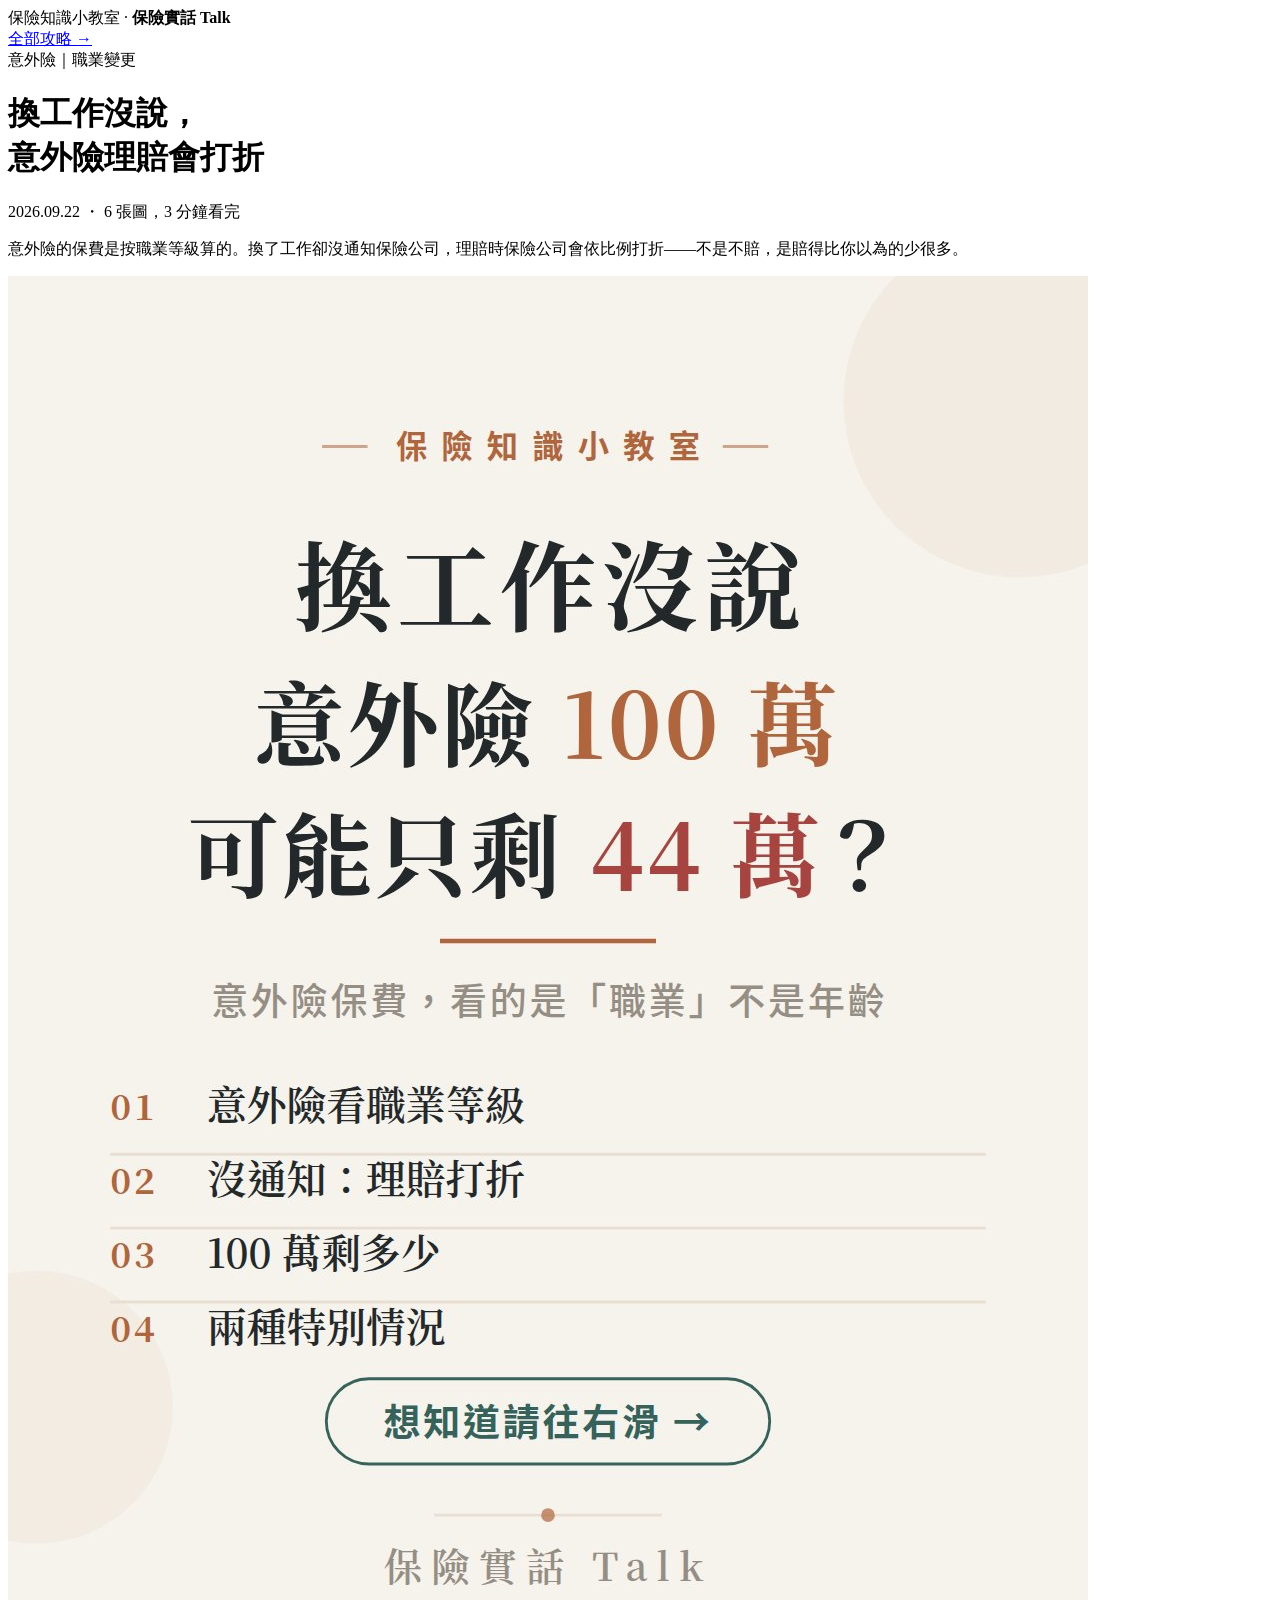
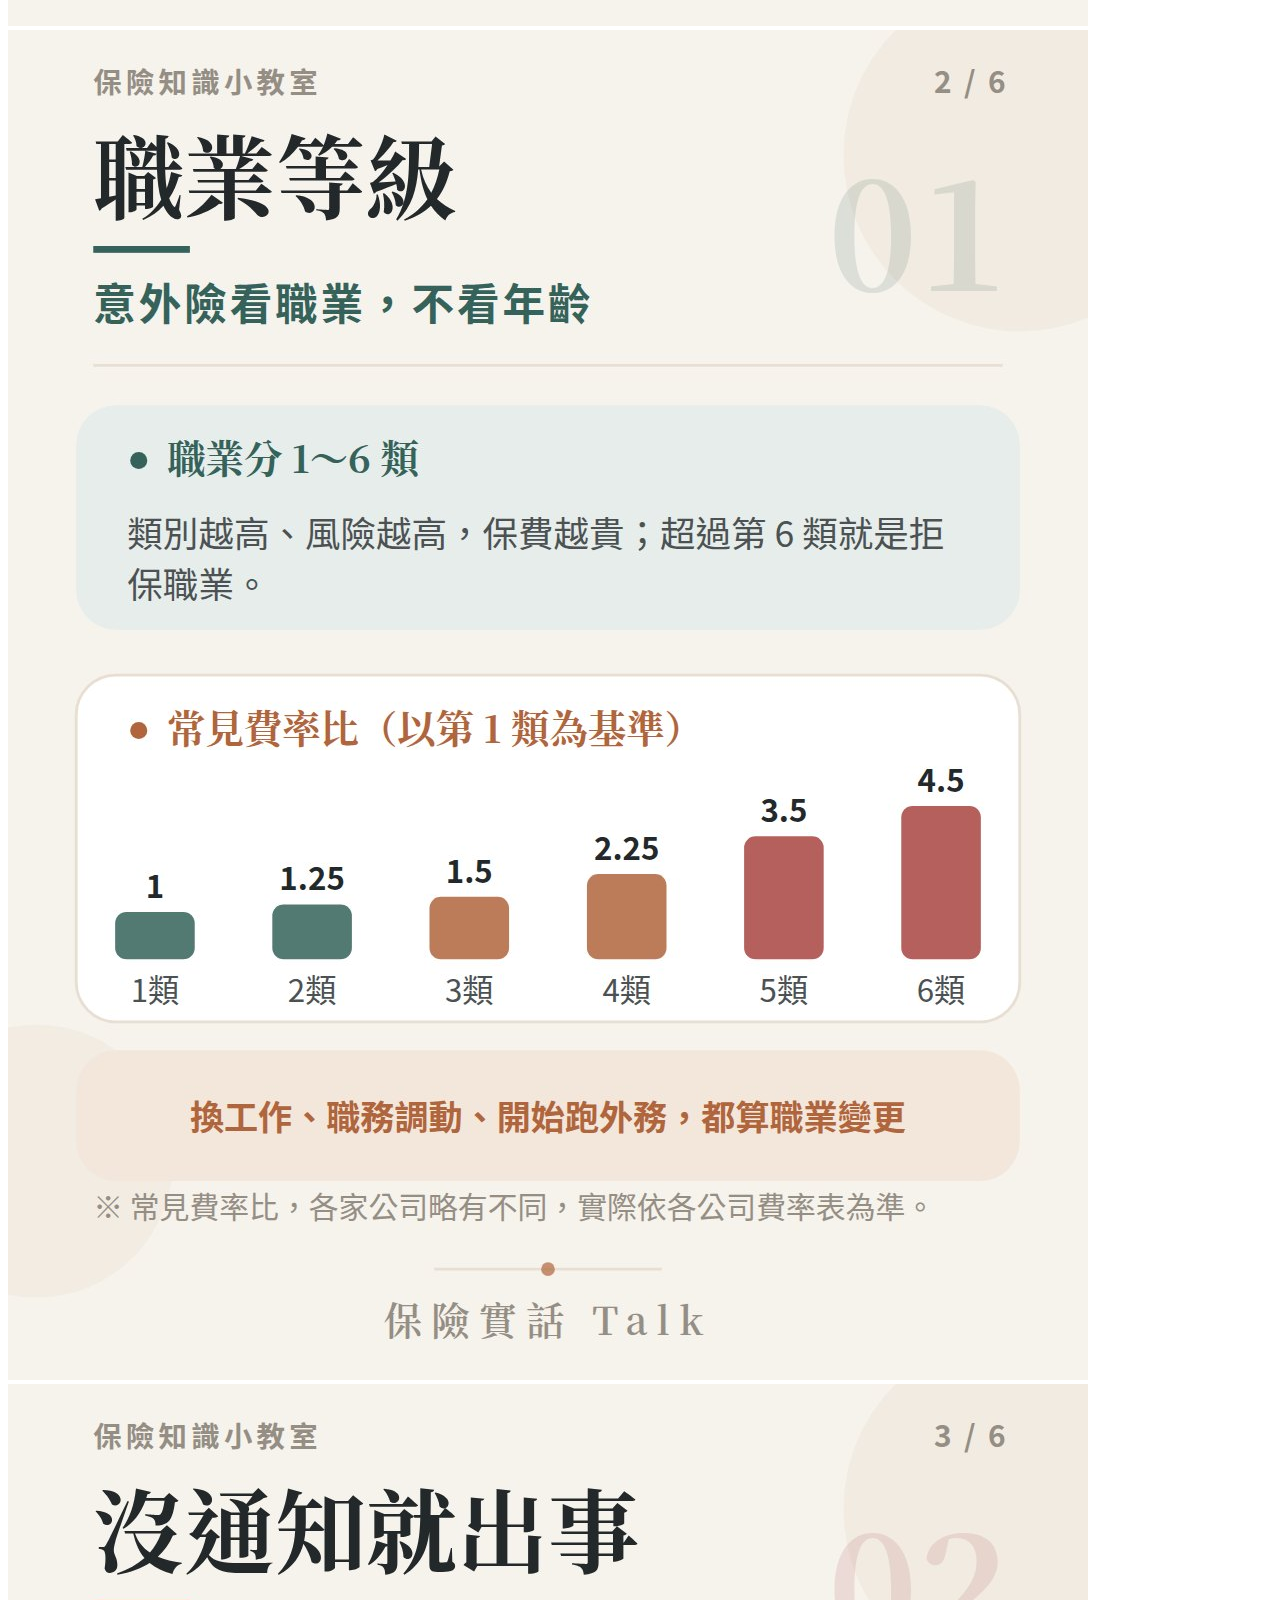
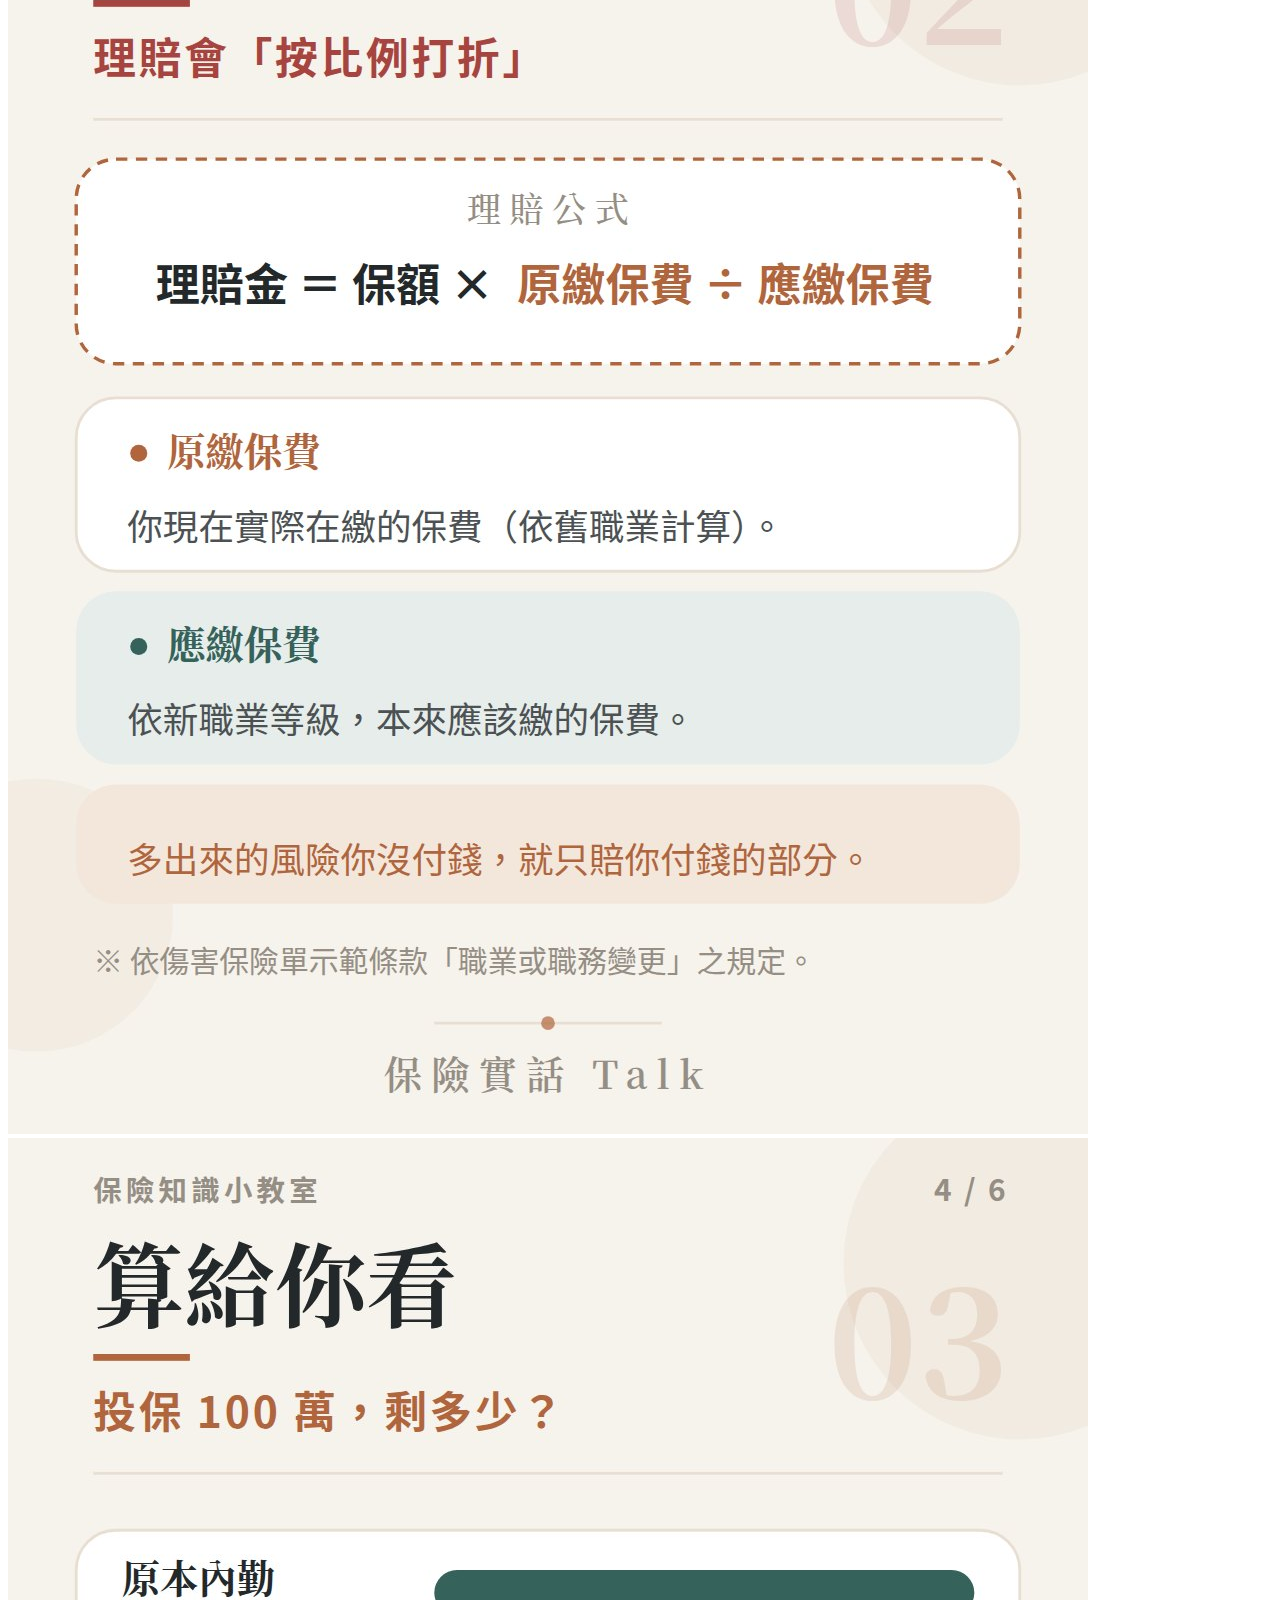
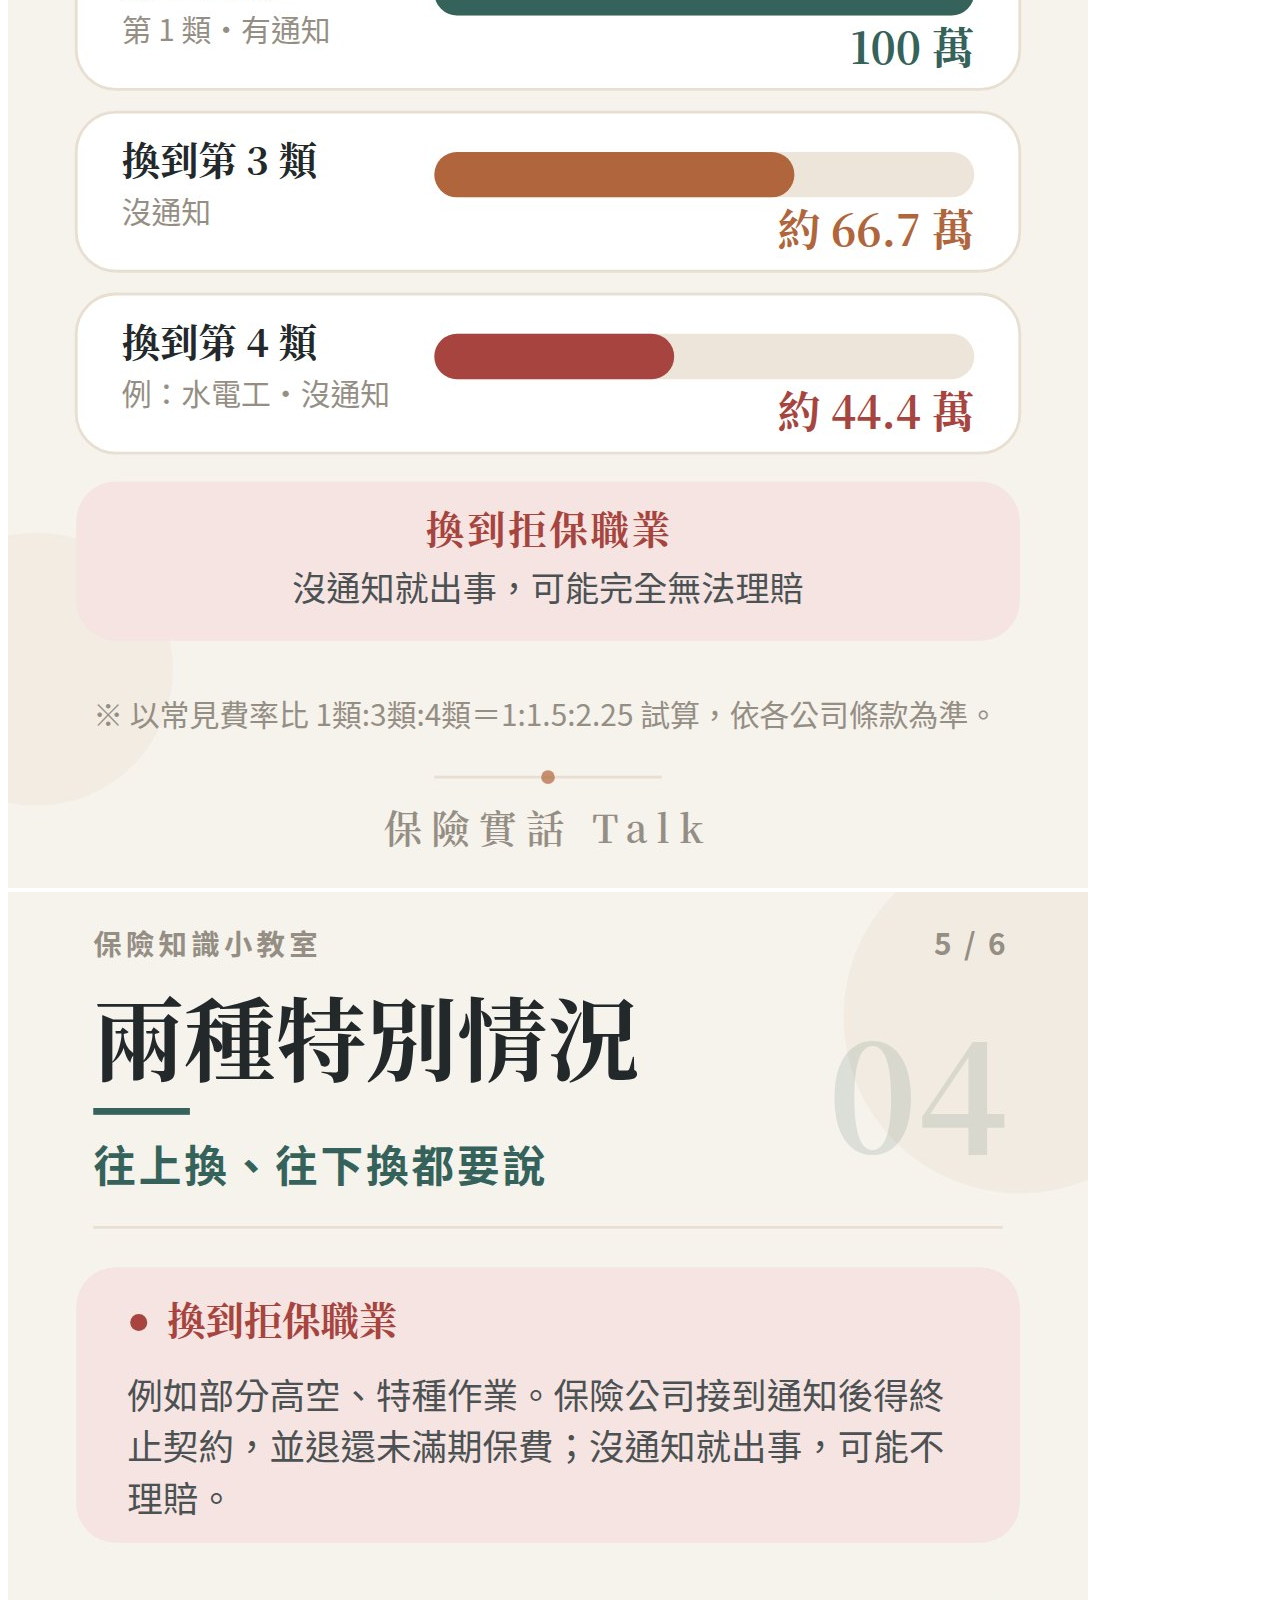
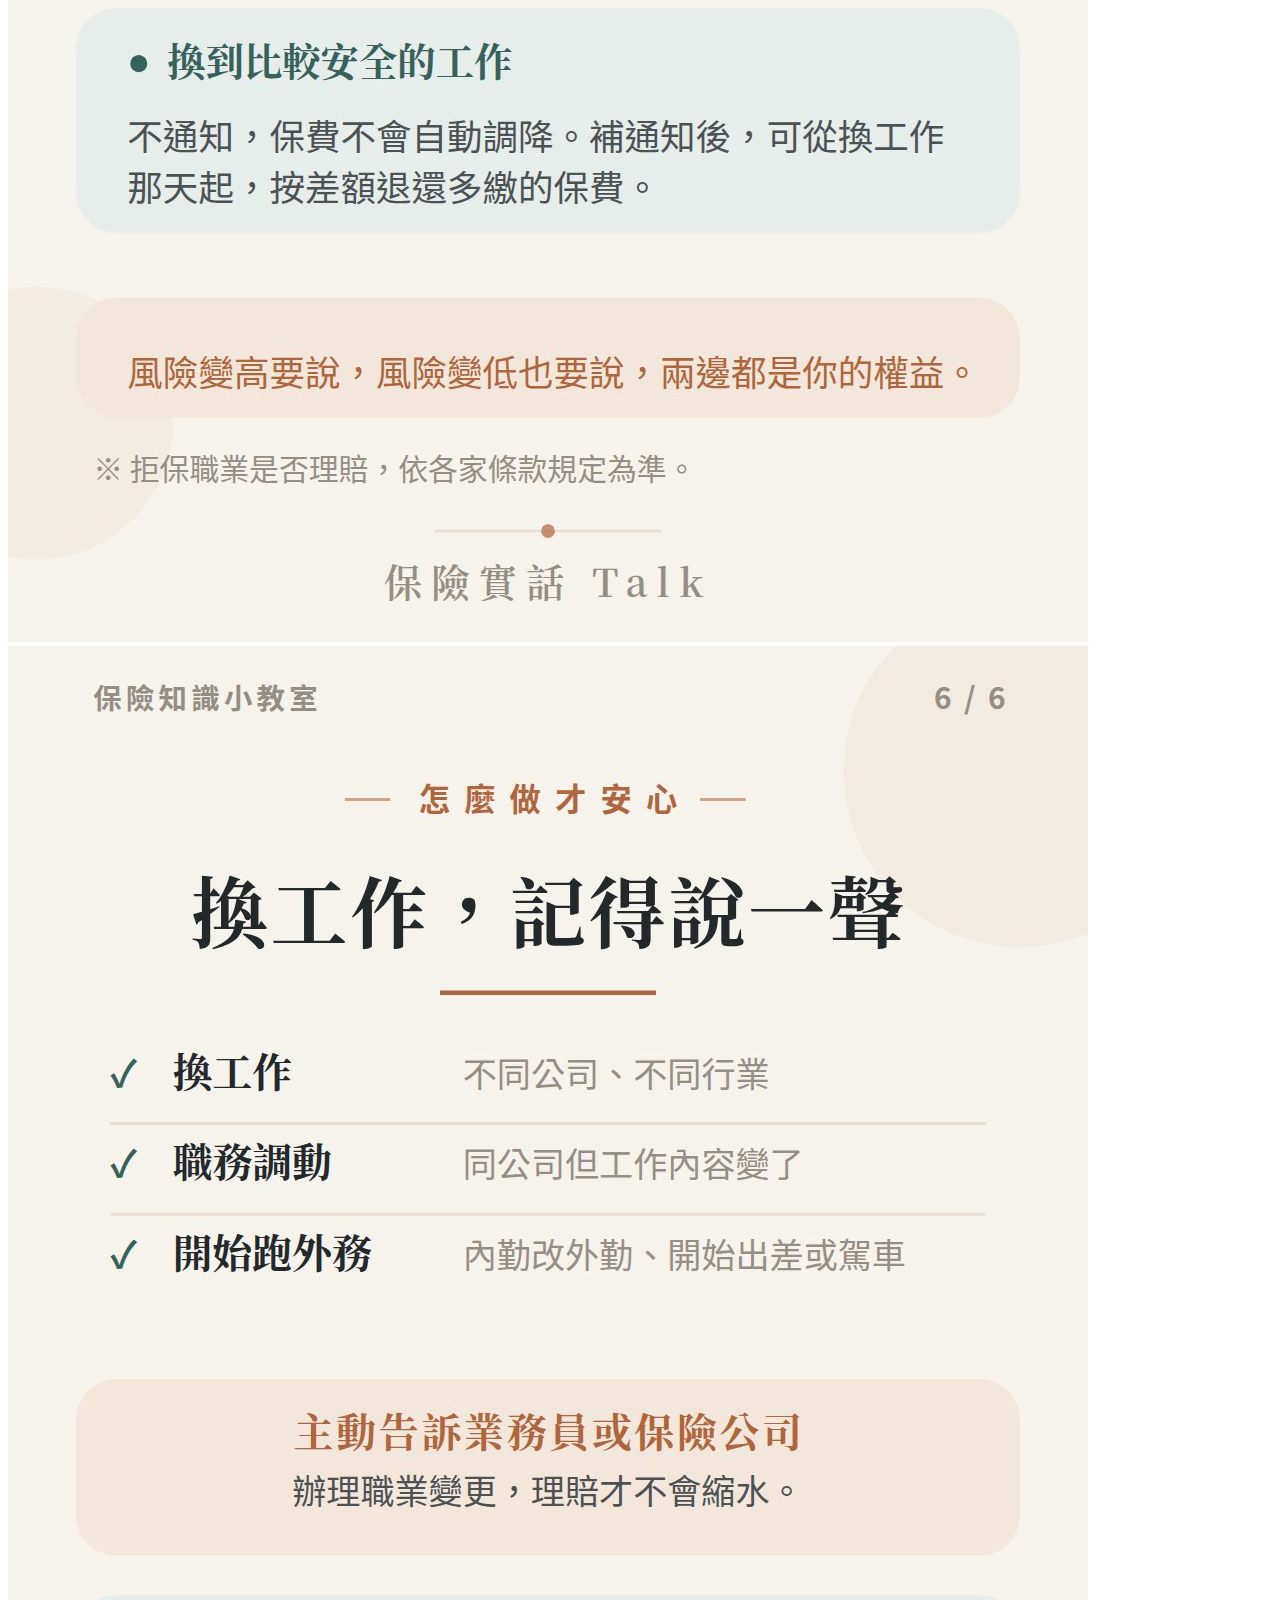
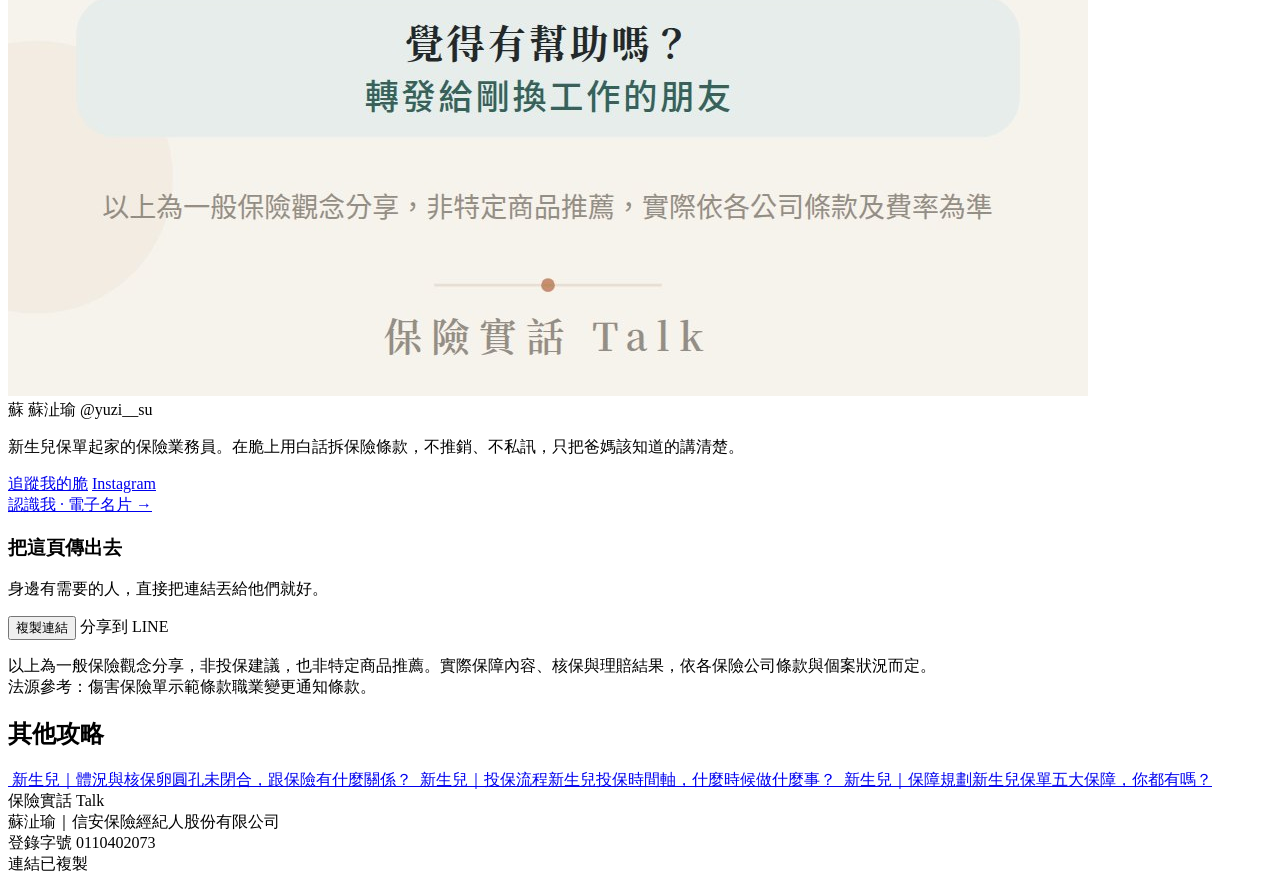
==== job-change/index.html @ 747d01f0 "Add files via upload" ====
<!DOCTYPE html>
<html lang="zh-Hant">
<head>
<meta charset="utf-8">
<meta name="viewport" content="width=device-width,initial-scale=1">
<title>換工作沒說，意外險理賠會打折｜保險知識小教室</title>
<meta name="description" content="職業等級差一級，保額就差一截。">
<meta property="og:title" content="換工作沒說，意外險理賠會打折">
<meta property="og:description" content="職業等級差一級，保額就差一截。">
<meta property="og:image" content="https://yuzisu.vercel.app/guide/job-change/img/01.jpg">
<meta property="og:type" content="article">
<link rel="stylesheet" href="/guide/style.css">
</head>
<body>

<div class="top"><div class="top-in">
  <div class="brand"><span class="pre">保險知識小教室 · </span><b>保險實話 Talk</b></div>
  <a class="back" href="/">全部攻略 →</a>
</div></div>

<div class="wrap">
<main>
  <span class="tag">意外險｜職業變更</span>
  <h1>換工作沒說，<br>意外險理賠會打折</h1>
  <div class="meta">2026.09.22 ・ 6 張圖，3 分鐘看完</div>
  <p class="lead">意外險的保費是按職業等級算的。換了工作卻沒通知保險公司，理賠時保險公司會依比例打折——不是不賠，是賠得比你以為的少很多。</p>
  <div class="rule"></div>

  <div class="slides">
    <img src="img/01.jpg" alt="換工作沒說，意外險理賠會打折 第 1 張" width="1080" height="1350">
    <img src="img/02.jpg" alt="換工作沒說，意外險理賠會打折 第 2 張" width="1080" height="1350" loading="lazy">
    <img src="img/03.jpg" alt="換工作沒說，意外險理賠會打折 第 3 張" width="1080" height="1350" loading="lazy">
    <img src="img/04.jpg" alt="換工作沒說，意外險理賠會打折 第 4 張" width="1080" height="1350" loading="lazy">
    <img src="img/05.jpg" alt="換工作沒說，意外險理賠會打折 第 5 張" width="1080" height="1350" loading="lazy">
    <img src="img/06.jpg" alt="換工作沒說，意外險理賠會打折 第 6 張" width="1080" height="1350" loading="lazy">
  </div>

  <div class="box author">
    <div class="au-top">
      <span class="au-mark">蘇</span>
      <span class="au-tx">
        <span class="au-n">蘇沚瑜</span>
        <span class="au-h">@yuzi__su</span>
      </span>
    </div>
    <p class="au-b">新生兒保單起家的保險業務員。在脆上用白話拆保險條款，不推銷、不私訊，只把爸媽該知道的講清楚。</p>
    <div class="btns">
      <a class="btn fill" href="https://www.threads.com/@yuzi__su" target="_blank" rel="noopener">追蹤我的脆</a>
      <a class="btn" href="https://www.instagram.com/yuzi___su/" target="_blank" rel="noopener">Instagram</a>
    </div>
    <a class="au-more" href="/card.html">認識我 · 電子名片 →</a>
  </div>

  <div class="box share">
    <h3>把這頁傳出去</h3>
    <p>身邊有需要的人，直接把連結丟給他們就好。</p>
    <div class="btns">
      <button class="btn" id="copy">複製連結</button>
      <a class="btn fill" id="line" target="_blank" rel="noopener">分享到 LINE</a>
    </div>
  </div>

  <div class="box disc">
    <p>以上為一般保險觀念分享，非投保建議，也非特定商品推薦。實際保障內容、核保與理賠結果，依各保險公司條款與個案狀況而定。<br>法源參考：傷害保險單示範條款職業變更通知條款。</p>
  </div>
</main>

<aside class="side">
  <h2>其他攻略</h2>
  <div class="list">
    <a class="item" href="/guide/newborn-pfo/">
      <span class="th"><img src="/guide/newborn-pfo/img/01.jpg" alt="" loading="lazy"></span>
      <span class="tx"><span class="k">新生兒｜體況與核保</span><span class="t">卵圓孔未閉合，跟保險有什麼關係？</span></span>
    </a>
    <a class="item" href="/guide/newborn-timeline/">
      <span class="th"><img src="/guide/newborn-timeline/img/01.jpg" alt="" loading="lazy"></span>
      <span class="tx"><span class="k">新生兒｜投保流程</span><span class="t">新生兒投保時間軸，什麼時候做什麼事？</span></span>
    </a>
    <a class="item" href="/guide/newborn-coverage/">
      <span class="th"><img src="/guide/newborn-coverage/img/01.jpg" alt="" loading="lazy"></span>
      <span class="tx"><span class="k">新生兒｜保障規劃</span><span class="t">新生兒保單五大保障，你都有嗎？</span></span>
    </a>
  </div>
</aside>
</div>

<div class="foot">
  <div class="dot"></div>
  <div class="sig">保險實話 Talk</div>
  <div class="lic">蘇沚瑜｜信安保險經紀人股份有限公司<br>登錄字號 0110402073</div>
</div>

<div class="toast" id="toast">連結已複製</div>
<script src="/guide/share.js"></script>
</body>
</html>
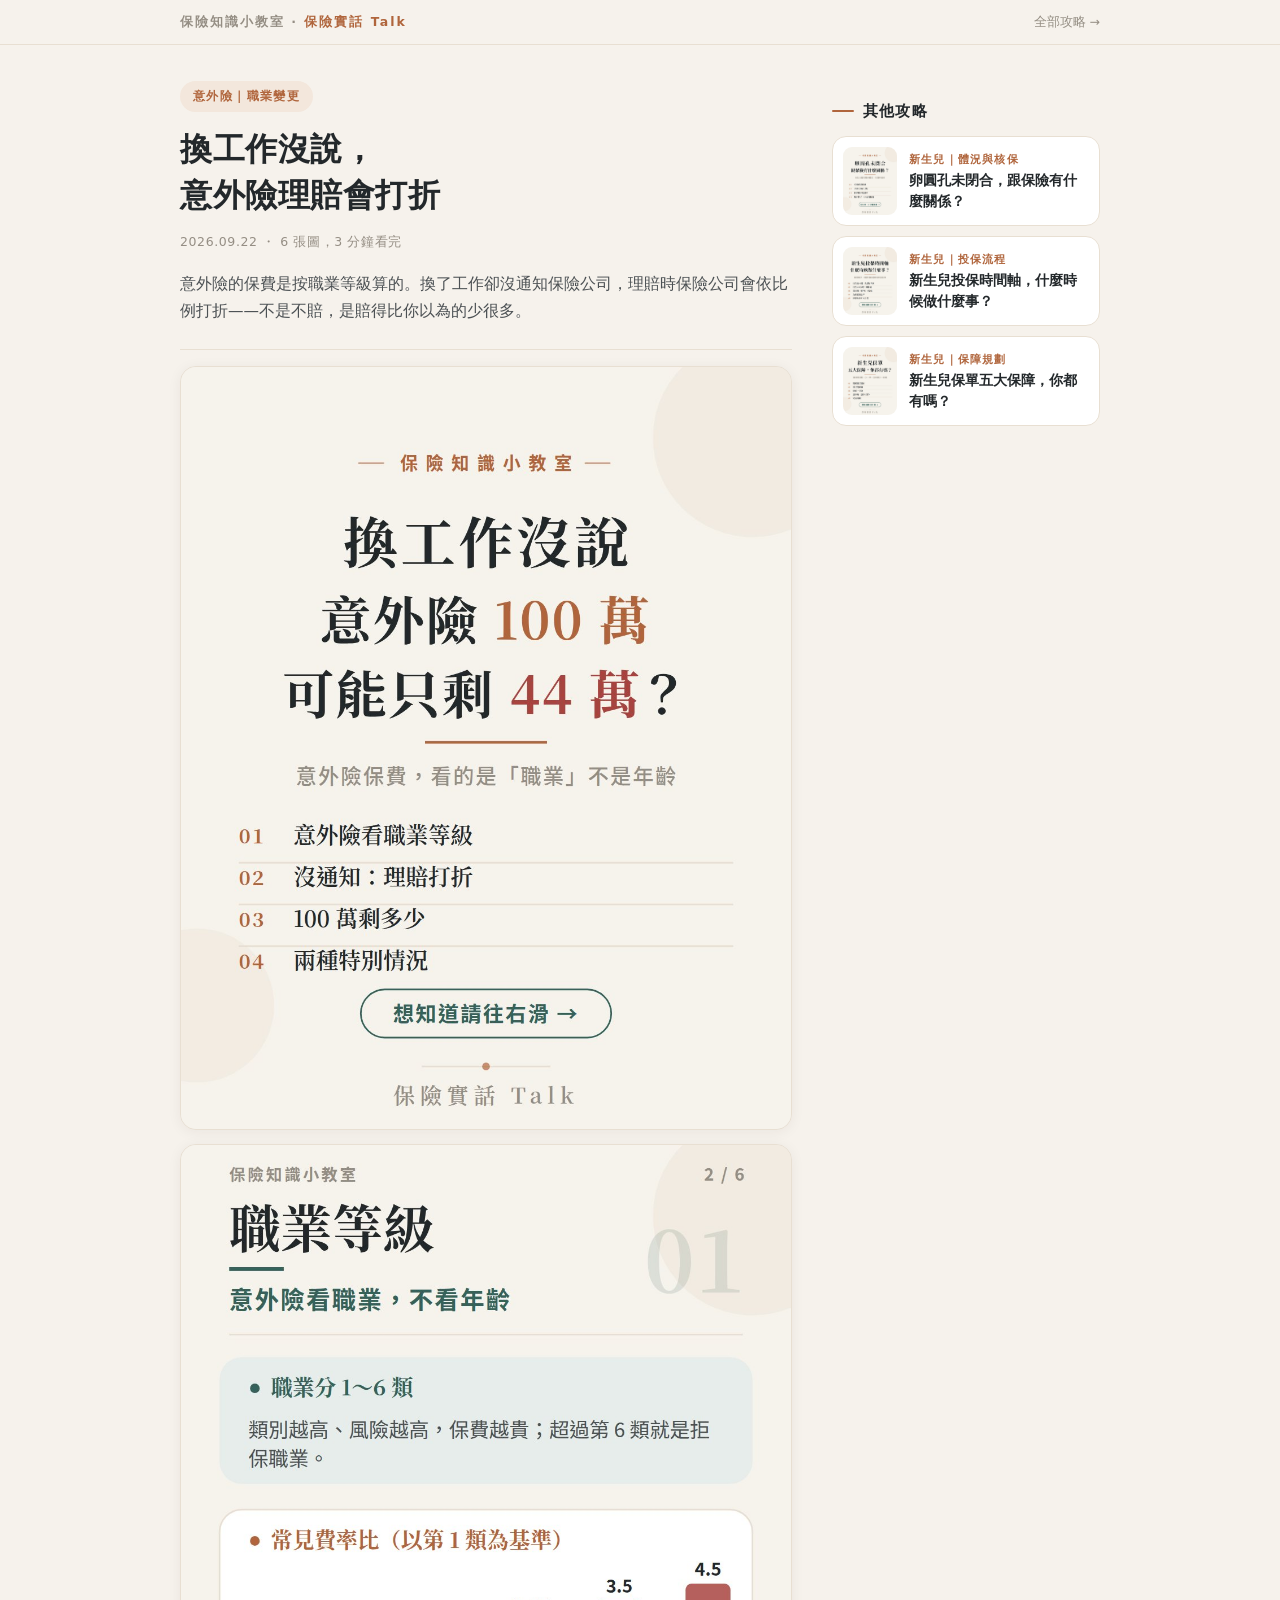
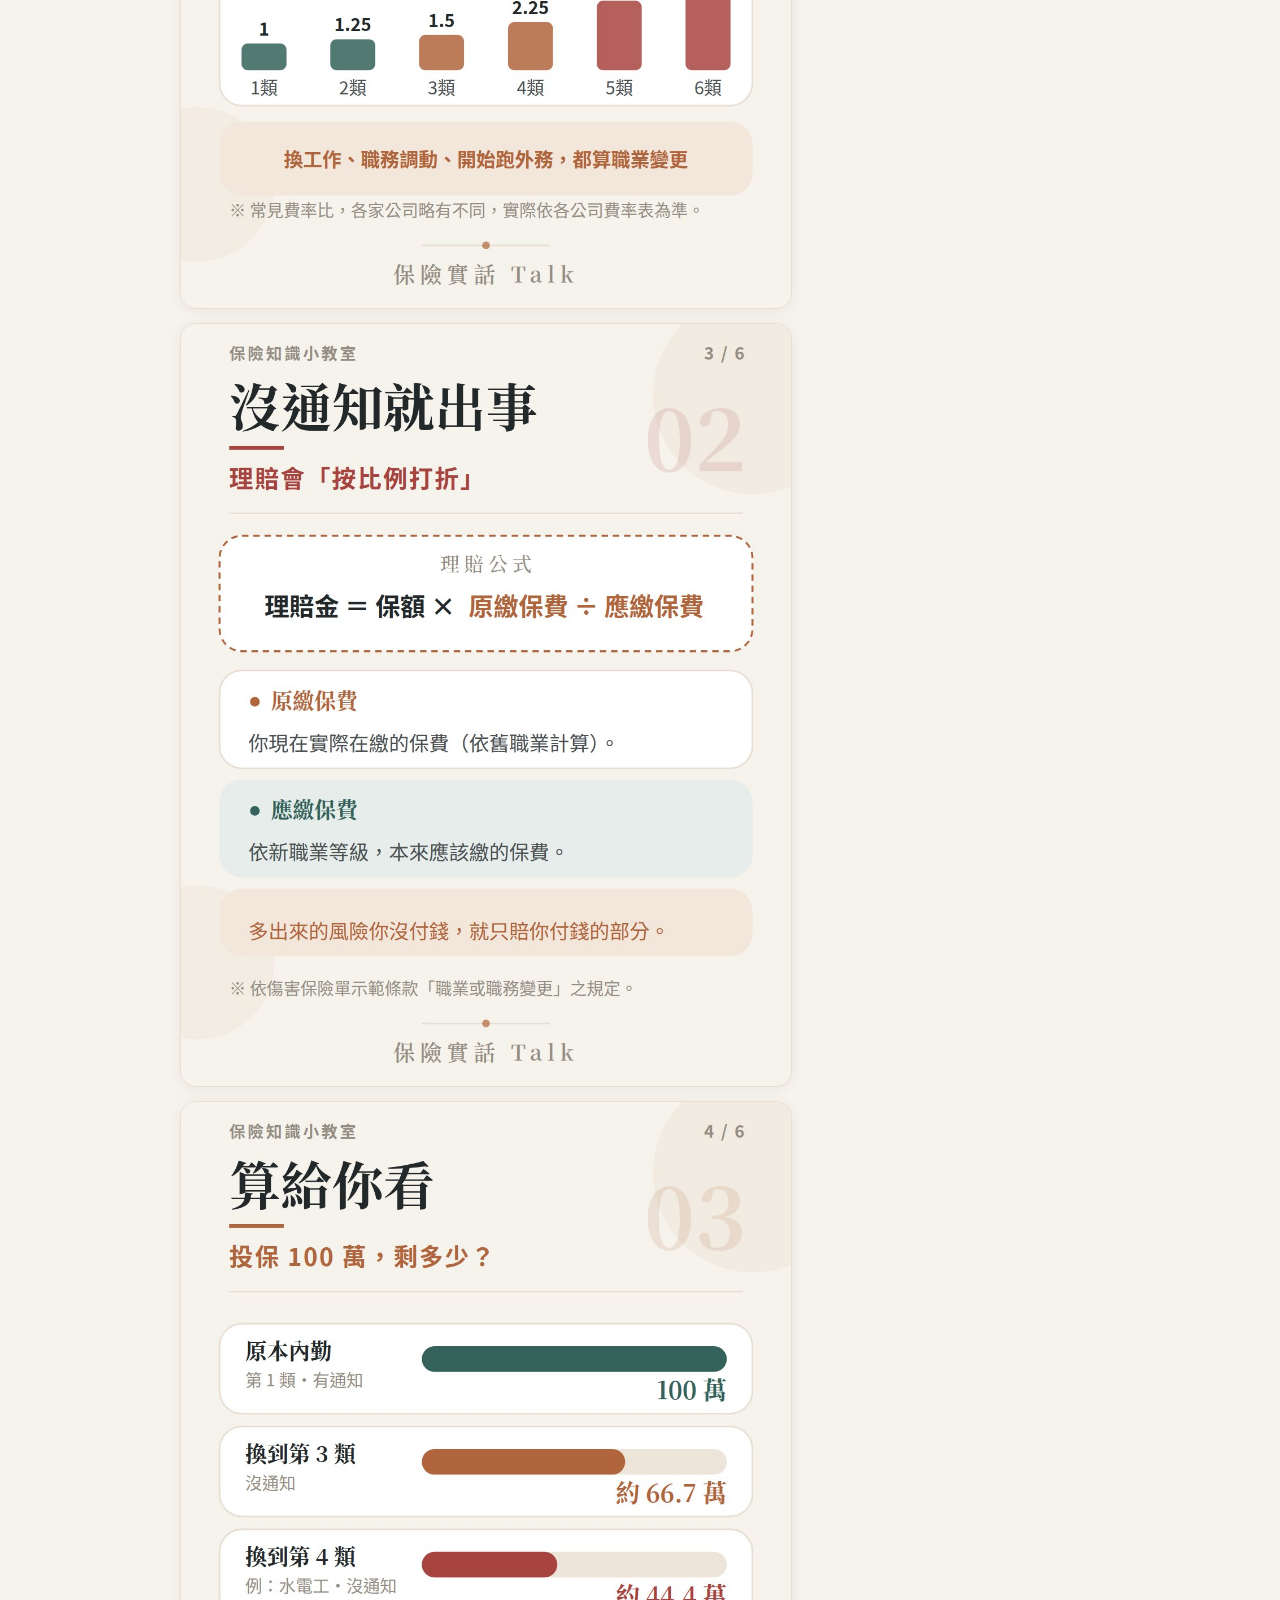
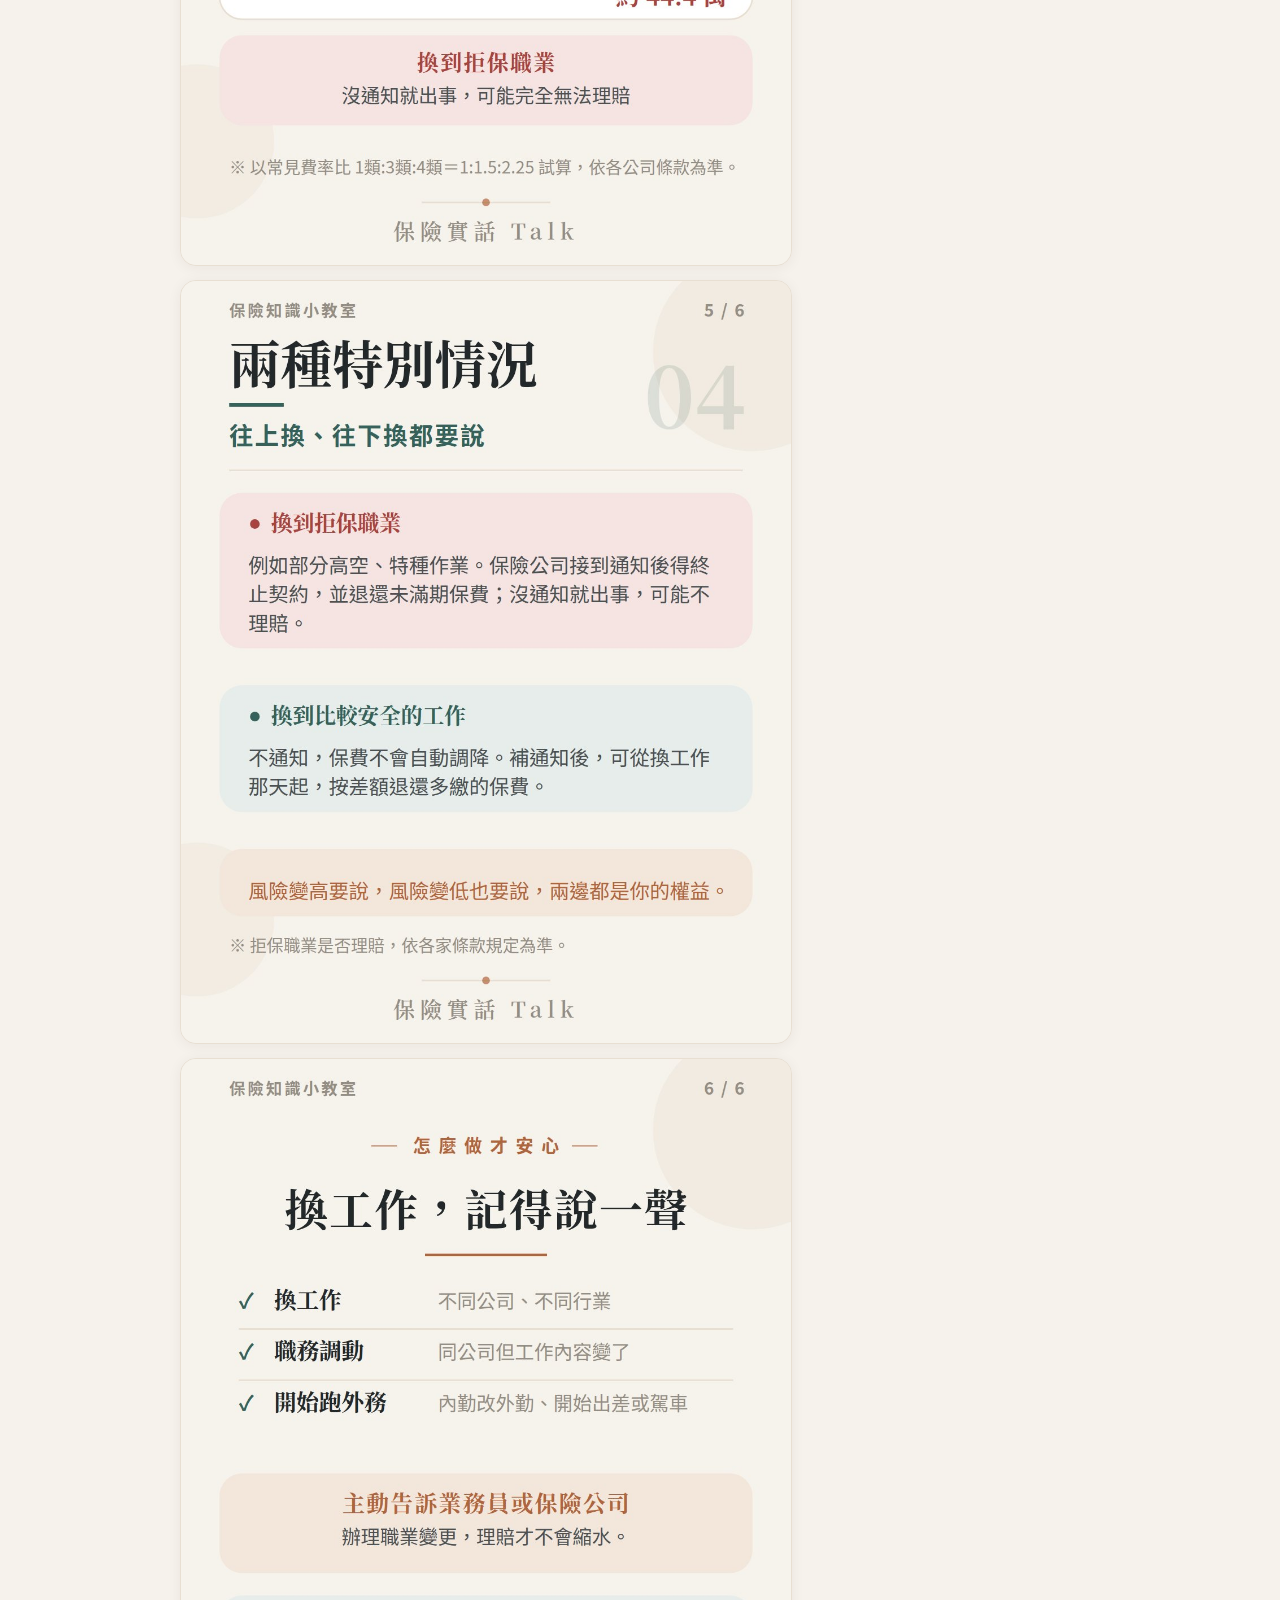
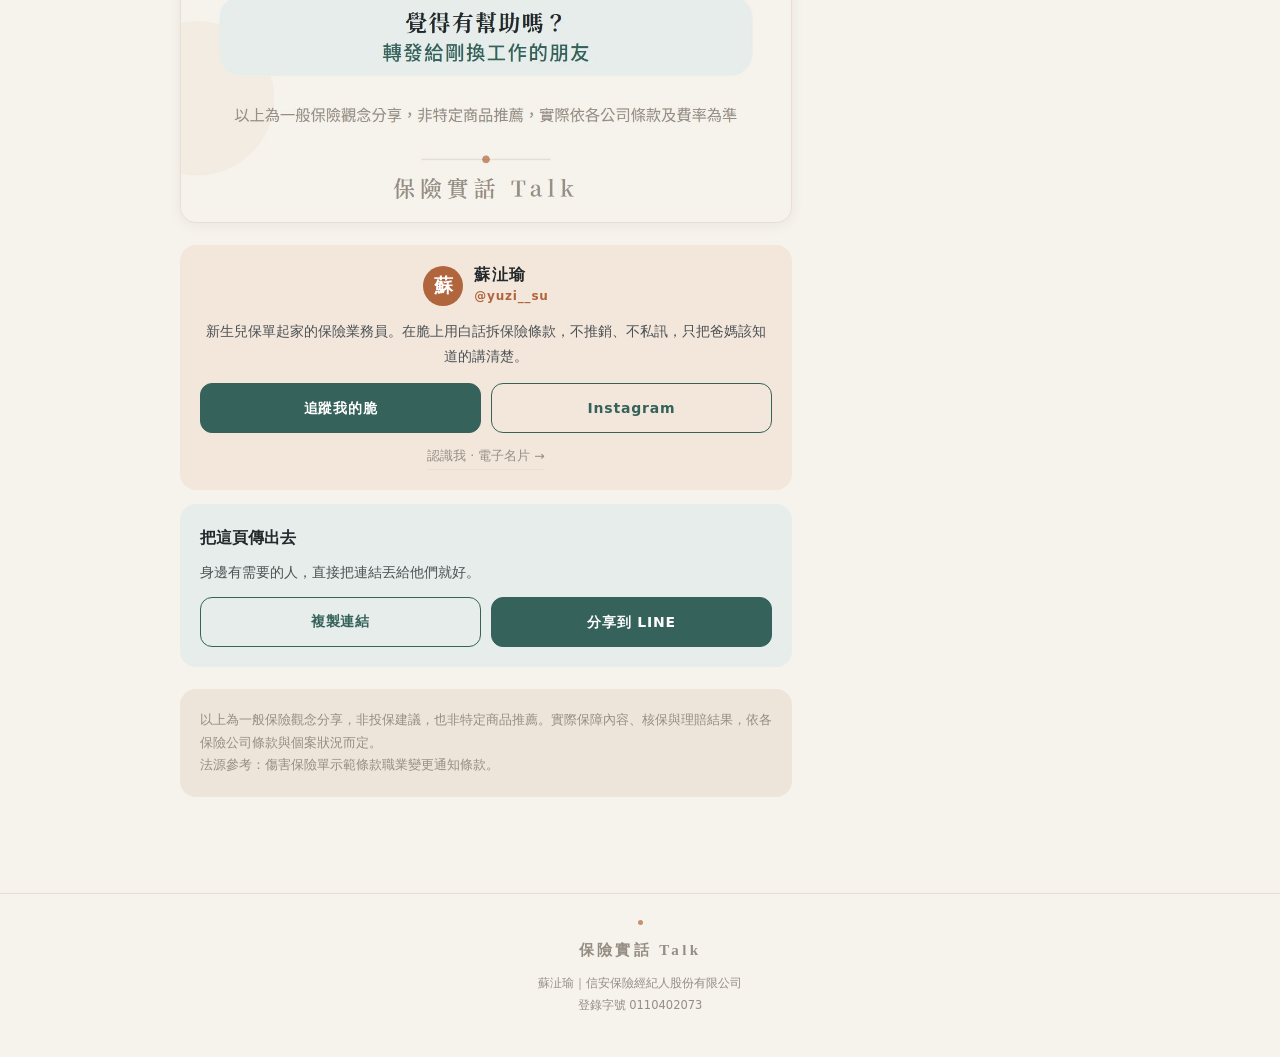
==== commit d2215de5: "Add files via upload" ====
--- a/job-change/index.html
+++ b/job-change/index.html
@@ -7,9 +7,9 @@
 <meta name="description" content="職業等級差一級，保額就差一截。">
 <meta property="og:title" content="換工作沒說，意外險理賠會打折">
 <meta property="og:description" content="職業等級差一級，保額就差一截。">
-<meta property="og:image" content="https://yuzisu.vercel.app/guide/job-change/img/01.jpg">
+<meta property="og:image" content="https://yuzisu.vercel.app/job-change/img/01.jpg">
 <meta property="og:type" content="article">
-<link rel="stylesheet" href="/guide/style.css">
+<link rel="stylesheet" href="/style.css">
 </head>
 <body>
 
@@ -68,16 +68,16 @@
 <aside class="side">
   <h2>其他攻略</h2>
   <div class="list">
-    <a class="item" href="/guide/newborn-pfo/">
-      <span class="th"><img src="/guide/newborn-pfo/img/01.jpg" alt="" loading="lazy"></span>
+    <a class="item" href="/newborn-pfo/">
+      <span class="th"><img src="/newborn-pfo/img/01.jpg" alt="" loading="lazy"></span>
       <span class="tx"><span class="k">新生兒｜體況與核保</span><span class="t">卵圓孔未閉合，跟保險有什麼關係？</span></span>
     </a>
-    <a class="item" href="/guide/newborn-timeline/">
-      <span class="th"><img src="/guide/newborn-timeline/img/01.jpg" alt="" loading="lazy"></span>
+    <a class="item" href="/newborn-timeline/">
+      <span class="th"><img src="/newborn-timeline/img/01.jpg" alt="" loading="lazy"></span>
       <span class="tx"><span class="k">新生兒｜投保流程</span><span class="t">新生兒投保時間軸，什麼時候做什麼事？</span></span>
     </a>
-    <a class="item" href="/guide/newborn-coverage/">
-      <span class="th"><img src="/guide/newborn-coverage/img/01.jpg" alt="" loading="lazy"></span>
+    <a class="item" href="/newborn-coverage/">
+      <span class="th"><img src="/newborn-coverage/img/01.jpg" alt="" loading="lazy"></span>
       <span class="tx"><span class="k">新生兒｜保障規劃</span><span class="t">新生兒保單五大保障，你都有嗎？</span></span>
     </a>
   </div>
@@ -91,6 +91,6 @@
 </div>
 
 <div class="toast" id="toast">連結已複製</div>
-<script src="/guide/share.js"></script>
+<script src="/share.js"></script>
 </body>
 </html>
--- a/style.css
+++ b/style.css
@@ -0,0 +1,124 @@
+:root{
+  --bg:#F6F2EC; --soft:#EDE5DA; --card:#FFFFFF; --border:#E8DFD2;
+  --ink:#23282B; --body:#4C5154; --mute:#958E84;
+  --clay:#B0653C; --green:#35625A; --tint:#F3E7DC; --gtint:#E6EDEA;
+  --sans:"PingFang TC","Noto Sans TC","Microsoft JhengHei",system-ui,sans-serif;
+  --serif:"Noto Serif TC","Songti TC",serif;
+}
+*{margin:0;padding:0;box-sizing:border-box}
+html{scroll-behavior:smooth;-webkit-text-size-adjust:100%}
+body{background:var(--bg);color:var(--body);font-family:var(--sans);line-height:1.75;
+  font-size:16px;-webkit-font-smoothing:antialiased}
+a{color:inherit;text-decoration:none}
+img{display:block;width:100%;height:auto}
+
+/* header */
+.top{position:sticky;top:0;z-index:20;background:rgba(246,242,236,.92);
+  backdrop-filter:saturate(1.2) blur(10px);border-bottom:1px solid var(--border)}
+.top-in{max-width:960px;margin:0 auto;padding:11px 20px;display:flex;
+  align-items:center;justify-content:space-between;gap:12px}
+.brand{font-size:12.5px;font-weight:700;letter-spacing:2px;color:var(--mute)}
+.brand b{color:var(--clay);font-weight:700}
+@media(max-width:430px){.brand .pre{display:none}}
+.back{font-size:12.5px;color:var(--mute);white-space:nowrap}
+
+/* layout */
+.wrap{max-width:960px;margin:0 auto;padding:0 20px 56px}
+@media(min-width:900px){
+  .wrap{display:grid;grid-template-columns:1fr 268px;gap:40px;align-items:start;padding-top:8px}
+  .side{position:sticky;top:64px}
+}
+
+/* article head */
+.tag{display:inline-block;margin:28px 0 14px;padding:5px 13px;border-radius:999px;
+  background:var(--tint);color:var(--clay);font-size:12px;font-weight:700;letter-spacing:1.4px}
+h1{font-family:var(--serif);font-size:27px;line-height:1.45;color:var(--ink);
+  font-weight:700;letter-spacing:.5px}
+@media(min-width:640px){h1{font-size:32px}}
+.meta{margin-top:12px;font-size:12.5px;color:var(--mute);letter-spacing:.6px}
+.lead{margin-top:18px;font-size:15.5px;color:var(--body)}
+.rule{height:1px;background:var(--border);margin:24px 0 8px}
+
+/* slides */
+.slides{display:flex;flex-direction:column;gap:14px;margin-top:16px}
+.slides img{border-radius:16px;border:1px solid var(--border);
+  box-shadow:0 2px 14px rgba(53,42,30,.06);background:var(--soft)}
+
+/* boxes */
+.box{margin-top:22px;background:var(--card);border:1px solid var(--border);
+  border-radius:16px;padding:20px}
+.box h3{font-family:var(--serif);font-size:16px;color:var(--ink);font-weight:700;margin-bottom:8px}
+.box p{font-size:14px;color:var(--body)}
+.disc{background:var(--soft);border:none}
+.disc p{font-size:12.5px;color:var(--mute);line-height:1.8}
+.share{margin-top:14px;background:var(--gtint);border:none}
+.btns{display:flex;flex-wrap:wrap;gap:10px;margin-top:12px}
+.btn{flex:1 1 140px;text-align:center;padding:12px 14px;border-radius:12px;
+  font-size:14px;font-weight:700;letter-spacing:.8px;cursor:pointer;border:1px solid var(--green);
+  color:var(--green);background:transparent;font-family:inherit;transition:.18s}
+.btn:active{transform:scale(.98)}
+.btn.fill{background:var(--green);color:#fff;border-color:var(--green)}
+
+/* side list */
+.side h2{font-family:var(--serif);font-size:15px;color:var(--ink);font-weight:700;
+  letter-spacing:1.2px;margin:34px 0 12px;display:flex;align-items:center;gap:9px}
+.side h2::before{content:"";width:22px;height:2.4px;background:var(--clay);border-radius:2px}
+.list{display:grid;gap:10px}
+.item{display:flex;gap:12px;align-items:center;background:var(--card);
+  border:1px solid var(--border);border-radius:14px;padding:10px;transition:.18s}
+.item:hover{border-color:var(--clay);transform:translateY(-1px)}
+.item .th{width:54px;height:68px;flex:0 0 54px;border-radius:9px;overflow:hidden;background:var(--soft)}
+.item .th img{height:100%;object-fit:cover}
+.item .tx{min-width:0;display:block}
+.item .k{display:block;font-size:10.5px;color:var(--clay);font-weight:700;letter-spacing:1.2px}
+.item .t{display:block;font-family:var(--serif);font-size:14px;color:var(--ink);font-weight:700;
+  line-height:1.5;margin-top:2px}
+@media(max-width:899px){
+  .list{grid-auto-flow:column;grid-auto-columns:236px;overflow-x:auto;
+    scroll-snap-type:x mandatory;padding-bottom:6px;
+    scrollbar-width:none;margin:0 -20px;padding-left:20px;padding-right:20px}
+  .list::-webkit-scrollbar{display:none}
+  .item{scroll-snap-align:start}
+}
+
+/* index grid */
+.hero{padding:34px 0 8px}
+.hero h1{font-size:28px;letter-spacing:1px}
+.hero p{margin-top:10px;font-size:14.5px;color:var(--mute)}
+.grid{display:grid;gap:14px}
+@media(min-width:720px){.grid{grid-template-columns:1fr 1fr}}
+.card{display:flex;gap:14px;background:var(--card);border:1px solid var(--border);
+  border-radius:16px;padding:12px;transition:.18s}
+.card:hover{border-color:var(--clay);transform:translateY(-2px)}
+.card .th{width:78px;flex:0 0 78px;height:98px;border-radius:11px;overflow:hidden;background:var(--soft)}
+.card .th img{height:100%;object-fit:cover}
+.card .k{display:block;font-size:10.5px;color:var(--clay);font-weight:700;letter-spacing:1.3px}
+.card .t{display:block;font-family:var(--serif);font-size:15.5px;color:var(--ink);
+  font-weight:700;line-height:1.55;margin-top:3px}
+.card .d{display:block;font-size:12.5px;color:var(--mute);margin-top:5px;line-height:1.6}
+
+/* footer */
+.foot{border-top:1px solid var(--border);margin-top:40px;padding:26px 20px 40px;text-align:center}
+.sig{font-family:var(--serif);font-size:15px;color:var(--mute);font-weight:700;letter-spacing:3.4px}
+.dot{width:5px;height:5px;border-radius:50%;background:var(--clay);opacity:.7;margin:0 auto 12px}
+.lic{margin-top:10px;font-size:11.5px;color:var(--mute);line-height:1.9}
+
+.toast{position:fixed;left:50%;bottom:28px;transform:translate(-50%,16px);
+  background:var(--ink);color:#fff;font-size:13.5px;padding:10px 20px;border-radius:999px;
+  opacity:0;pointer-events:none;transition:.25s;z-index:60}
+.toast.on{opacity:1;transform:translate(-50%,0)}
+
+/* author / follow */
+.author{margin-top:22px;background:var(--tint);border:none;text-align:center}
+.au-top{display:flex;align-items:center;justify-content:center;gap:11px}
+.au-mark{width:40px;height:40px;border-radius:50%;background:var(--clay);color:#fff;
+  font-family:var(--serif);font-size:19px;font-weight:700;display:flex;
+  align-items:center;justify-content:center;flex:0 0 40px}
+.au-tx{text-align:left}
+.au-n{display:block;font-family:var(--serif);font-size:16px;color:var(--ink);
+  font-weight:700;letter-spacing:1.5px;line-height:1.3}
+.au-h{display:block;font-size:12px;color:var(--clay);font-weight:600;letter-spacing:.8px}
+.au-b{margin-top:12px;font-size:13.5px;color:var(--body);line-height:1.8}
+.author .btns{margin-top:14px}
+.au-more{display:inline-block;margin-top:12px;font-size:12.5px;color:var(--mute);
+  border-bottom:1px solid var(--border);padding-bottom:2px}
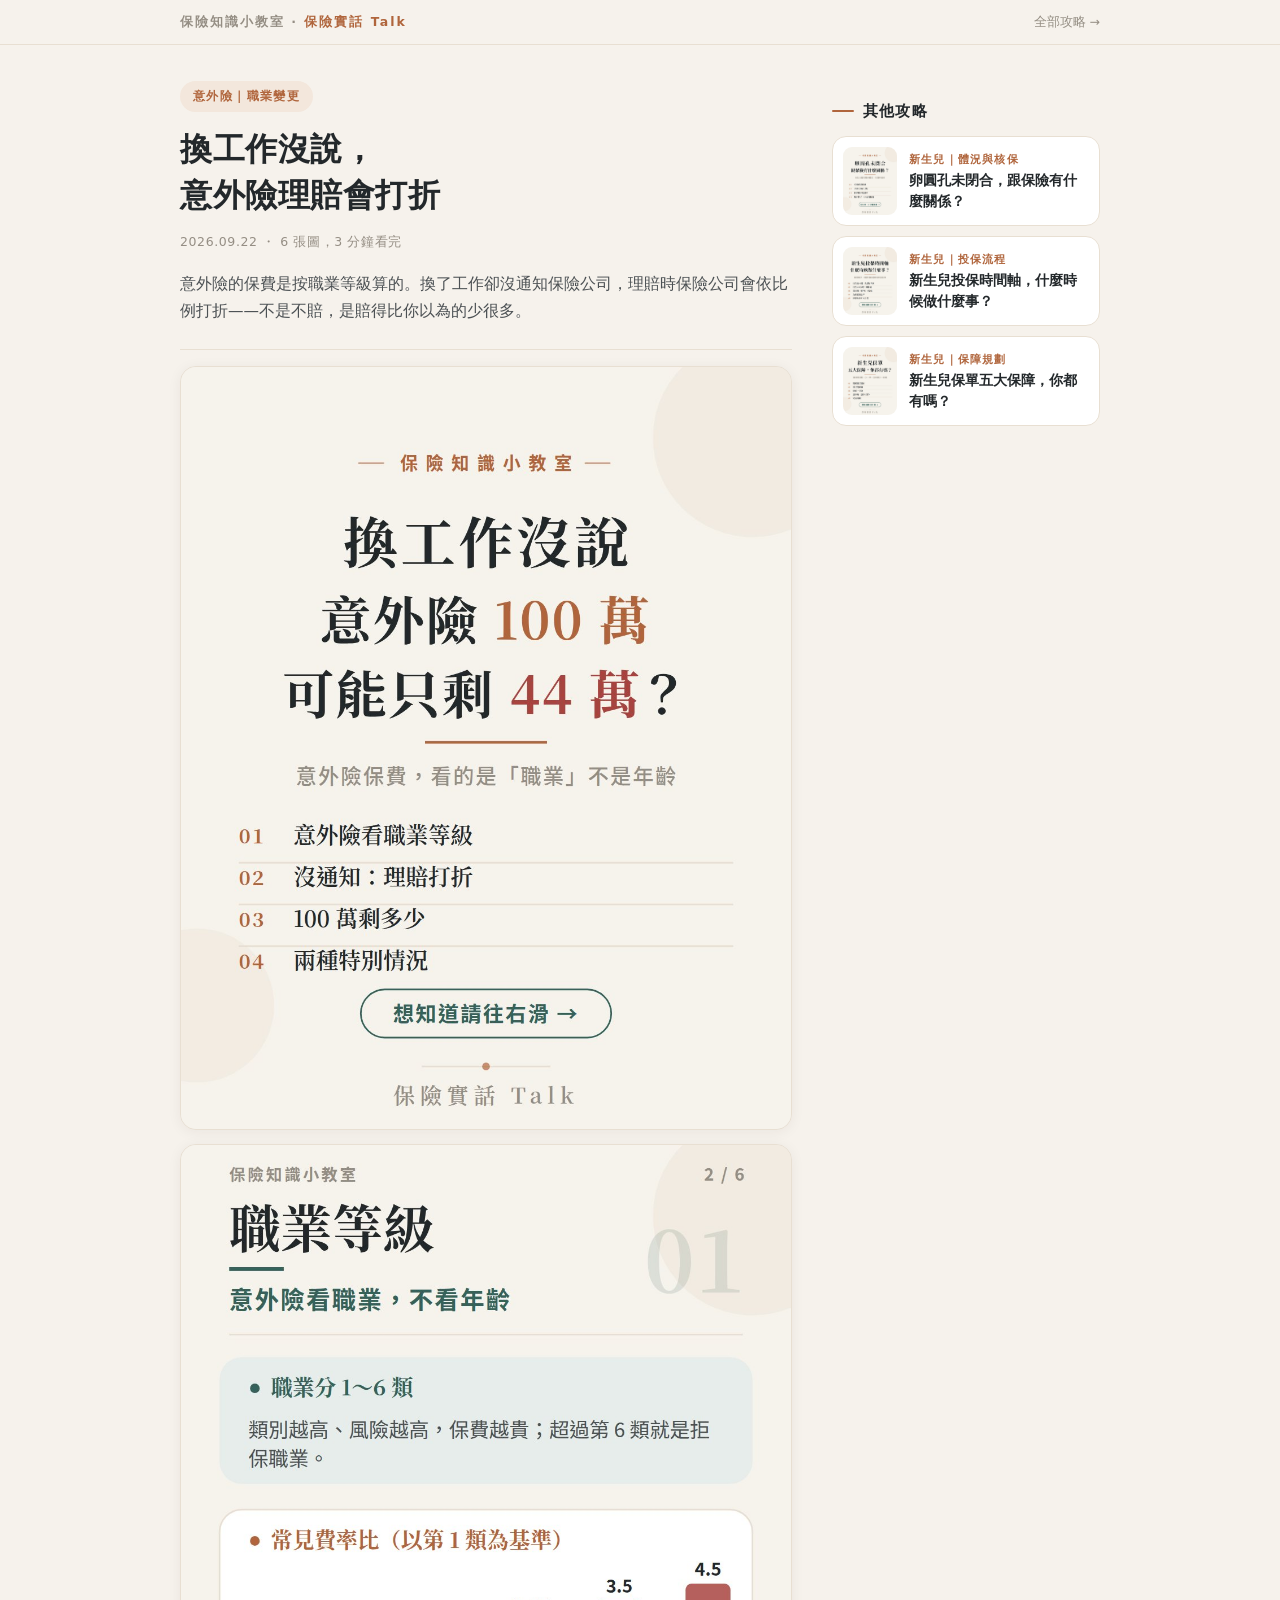
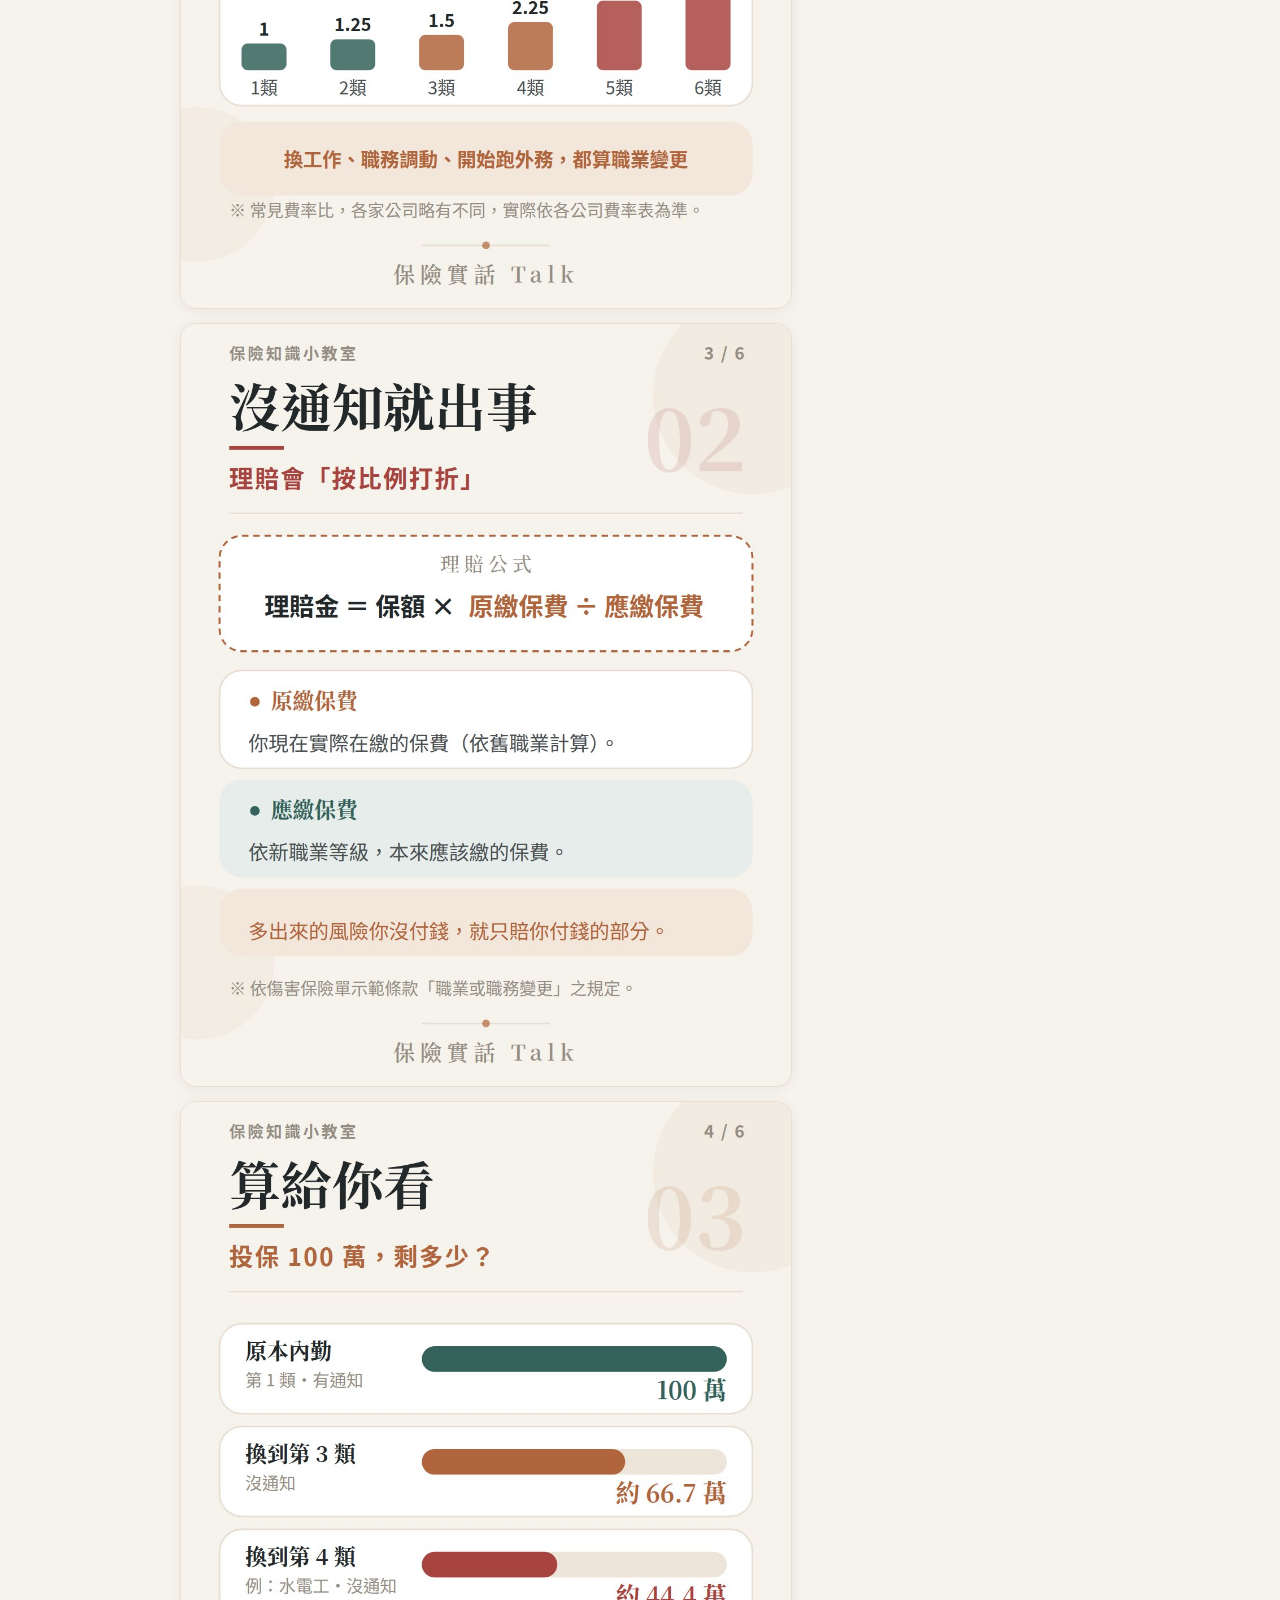
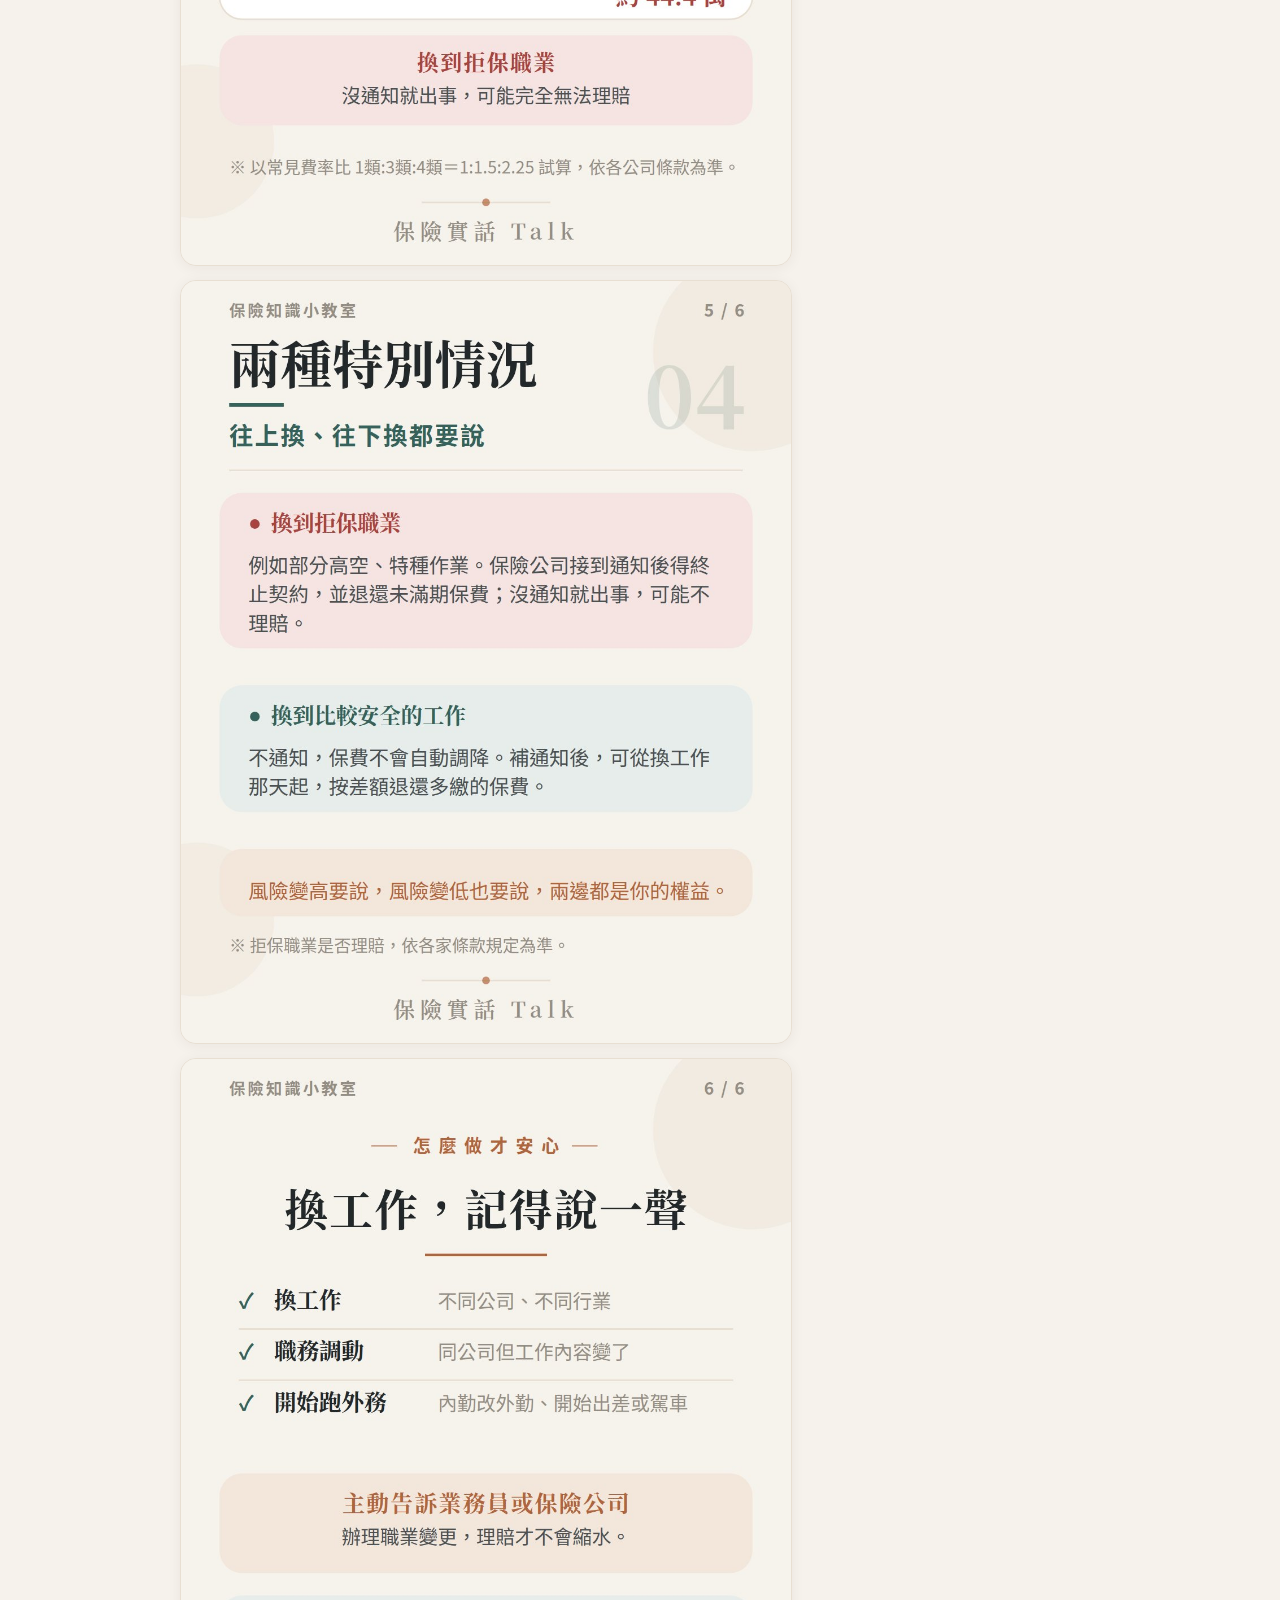
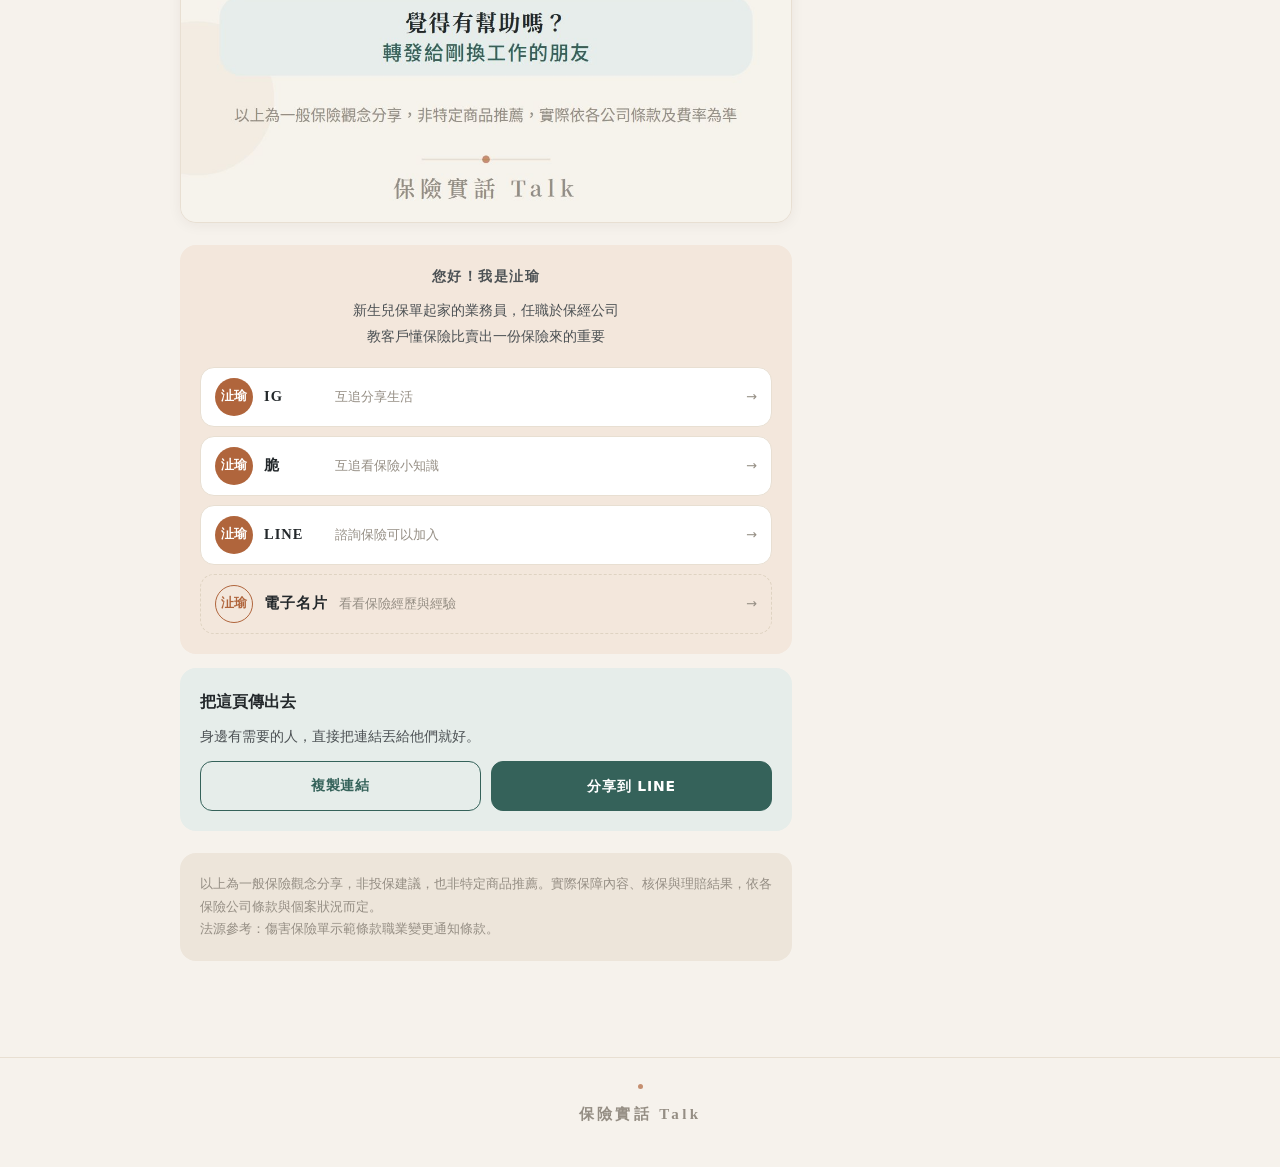
==== commit 885e4b72: "Add files via upload" ====
--- a/job-change/index.html
+++ b/job-change/index.html
@@ -36,21 +36,19 @@
   </div>
 
   <div class="box author">
-    <div class="au-top">
-      <span class="au-mark">蘇</span>
-      <span class="au-tx">
-        <span class="au-n">蘇沚瑜</span>
-        <span class="au-h">@yuzi__su</span>
-      </span>
+    <p class="au-hi">您好！我是沚瑜</p>
+    <p class="au-b">新生兒保單起家的業務員，任職於保經公司<br>教客戶懂保險比賣出一份保險來的重要</p>
+    <div class="au-links">
+      <a class="au-link" href="https://www.instagram.com/yuzi___su/" target="_blank" rel="noopener">
+        <span class="av">沚瑜</span><span class="p">IG</span><span class="c">互追分享生活</span><span class="ar">→</span></a>
+      <a class="au-link" href="https://www.threads.com/@yuzi__su" target="_blank" rel="noopener">
+        <span class="av">沚瑜</span><span class="p">脆</span><span class="c">互追看保險小知識</span><span class="ar">→</span></a>
+      <a class="au-link" href="https://line.me/ti/p/Q0mw4pX2gT" target="_blank" rel="noopener">
+        <span class="av">沚瑜</span><span class="p">LINE</span><span class="c">諮詢保險可以加入</span><span class="ar">→</span></a>
+      <a class="au-link soft" href="/card.html">
+        <span class="av ghost">沚瑜</span><span class="p">電子名片</span><span class="c">看看保險經歷與經驗</span><span class="ar">→</span></a>
     </div>
-    <p class="au-b">新生兒保單起家的保險業務員。在脆上用白話拆保險條款，不推銷、不私訊，只把爸媽該知道的講清楚。</p>
-    <div class="btns">
-      <a class="btn fill" href="https://www.threads.com/@yuzi__su" target="_blank" rel="noopener">追蹤我的脆</a>
-      <a class="btn" href="https://www.instagram.com/yuzi___su/" target="_blank" rel="noopener">Instagram</a>
-    </div>
-    <a class="au-more" href="/card.html">認識我 · 電子名片 →</a>
   </div>
-
   <div class="box share">
     <h3>把這頁傳出去</h3>
     <p>身邊有需要的人，直接把連結丟給他們就好。</p>
@@ -87,7 +85,6 @@
 <div class="foot">
   <div class="dot"></div>
   <div class="sig">保險實話 Talk</div>
-  <div class="lic">蘇沚瑜｜信安保險經紀人股份有限公司<br>登錄字號 0110402073</div>
 </div>
 
 <div class="toast" id="toast">連結已複製</div>
--- a/style.css
+++ b/style.css
@@ -110,15 +110,19 @@
 
 /* author / follow */
 .author{margin-top:22px;background:var(--tint);border:none;text-align:center}
-.au-top{display:flex;align-items:center;justify-content:center;gap:11px}
-.au-mark{width:40px;height:40px;border-radius:50%;background:var(--clay);color:#fff;
-  font-family:var(--serif);font-size:19px;font-weight:700;display:flex;
-  align-items:center;justify-content:center;flex:0 0 40px}
-.au-tx{text-align:left}
-.au-n{display:block;font-family:var(--serif);font-size:16px;color:var(--ink);
-  font-weight:700;letter-spacing:1.5px;line-height:1.3}
-.au-h{display:block;font-size:12px;color:var(--clay);font-weight:600;letter-spacing:.8px}
-.au-b{margin-top:12px;font-size:13.5px;color:var(--body);line-height:1.8}
-.author .btns{margin-top:14px}
-.au-more{display:inline-block;margin-top:12px;font-size:12.5px;color:var(--mute);
-  border-bottom:1px solid var(--border);padding-bottom:2px}
+.au-hi{font-family:var(--serif);font-size:19px;color:var(--ink);font-weight:700;letter-spacing:1.5px}
+.au-b{margin-top:9px;font-size:13.5px;color:var(--body);line-height:1.85}
+.au-links{display:grid;gap:9px;margin-top:17px;text-align:left}
+.au-link{display:flex;align-items:center;gap:11px;padding:10px 14px;border-radius:14px;
+  background:var(--card);border:1px solid var(--border);transition:.18s}
+.au-link:hover{border-color:var(--clay);transform:translateY(-1px)}
+.au-link .av{width:38px;height:38px;flex:0 0 38px;border-radius:50%;background:var(--clay);
+  color:#fff;font-family:var(--serif);font-size:12.5px;font-weight:700;letter-spacing:0;
+  display:flex;align-items:center;justify-content:center}
+.au-link .p{font-family:var(--serif);font-size:14.5px;font-weight:700;color:var(--ink);
+  letter-spacing:1px;min-width:60px}
+.au-link .c{flex:1;font-size:13px;color:var(--mute)}
+.au-link .ar{font-size:13px;color:var(--mute)}
+.au-link.soft{background:transparent;border-style:dashed;border-color:#DFD3C2}
+.au-link.soft:hover{background:var(--card);border-style:solid}
+.au-link .av.ghost{background:transparent;color:var(--clay);border:1.5px solid var(--clay)}
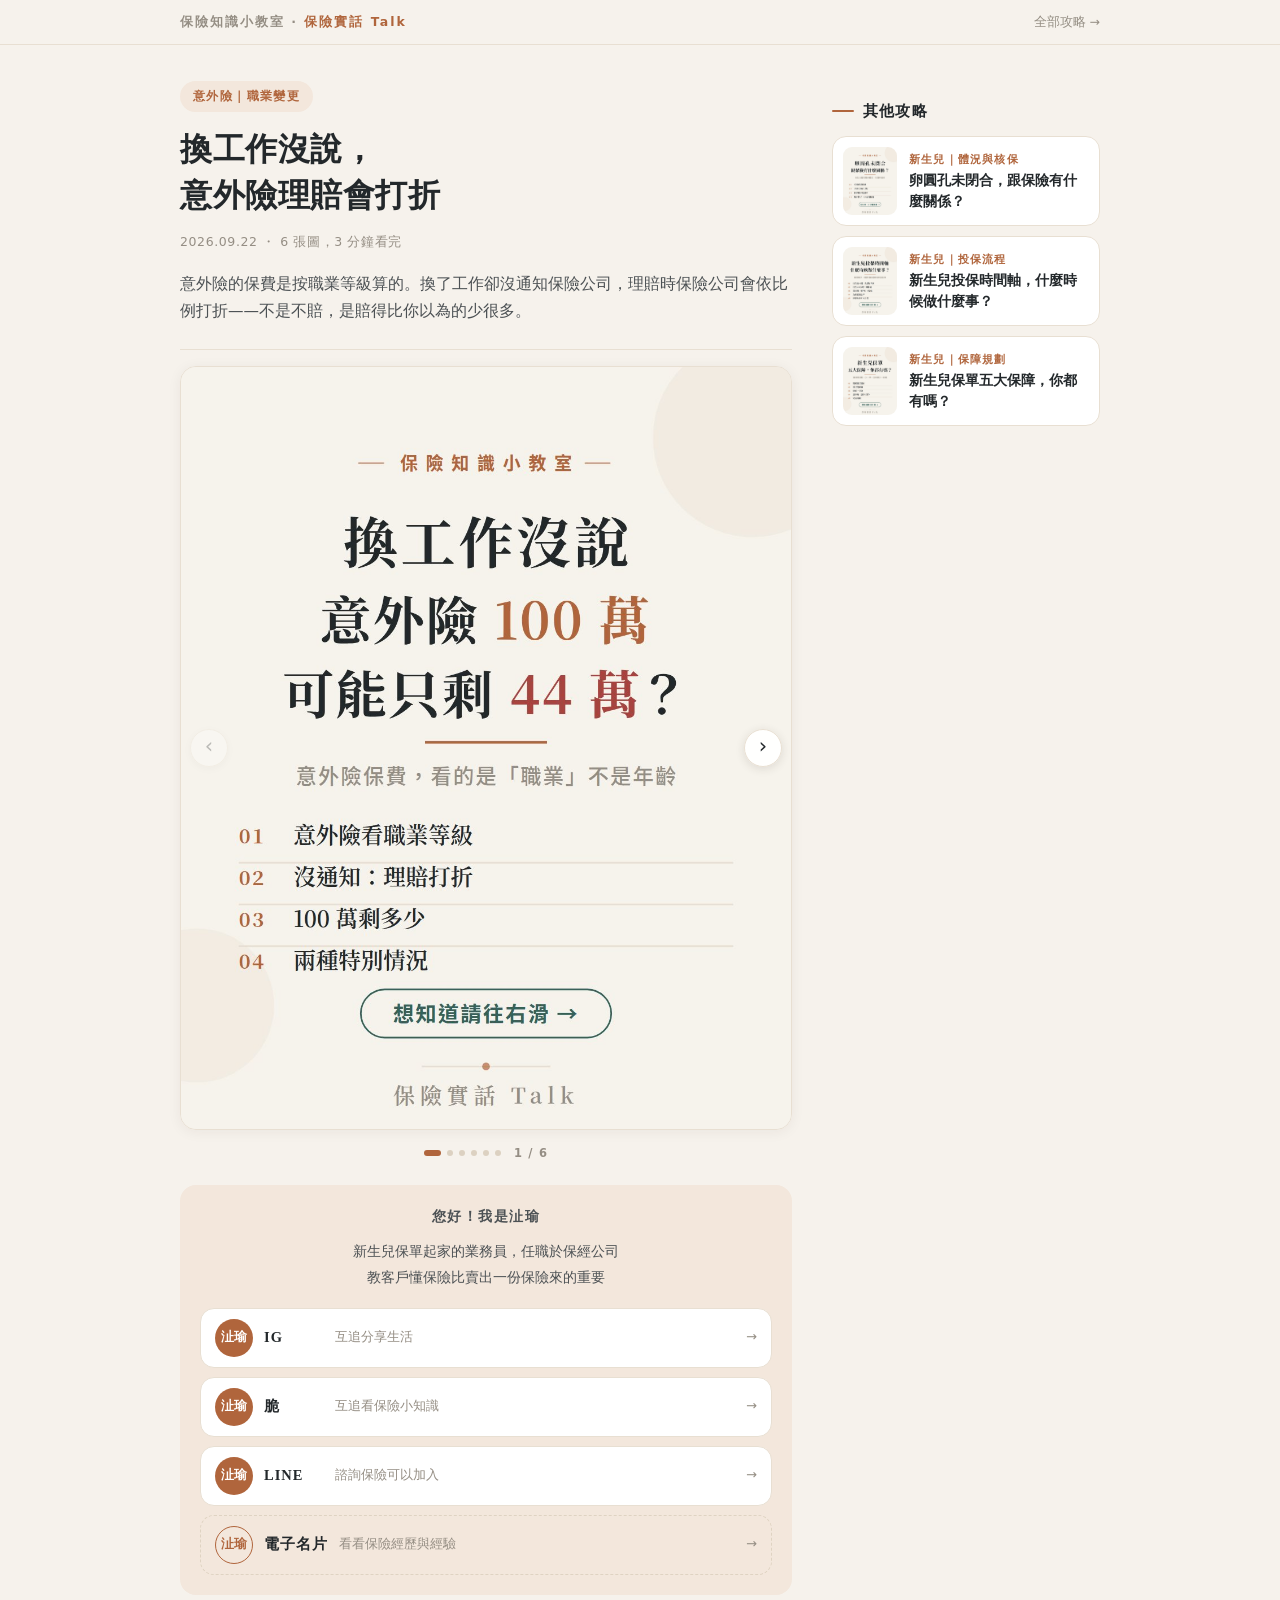
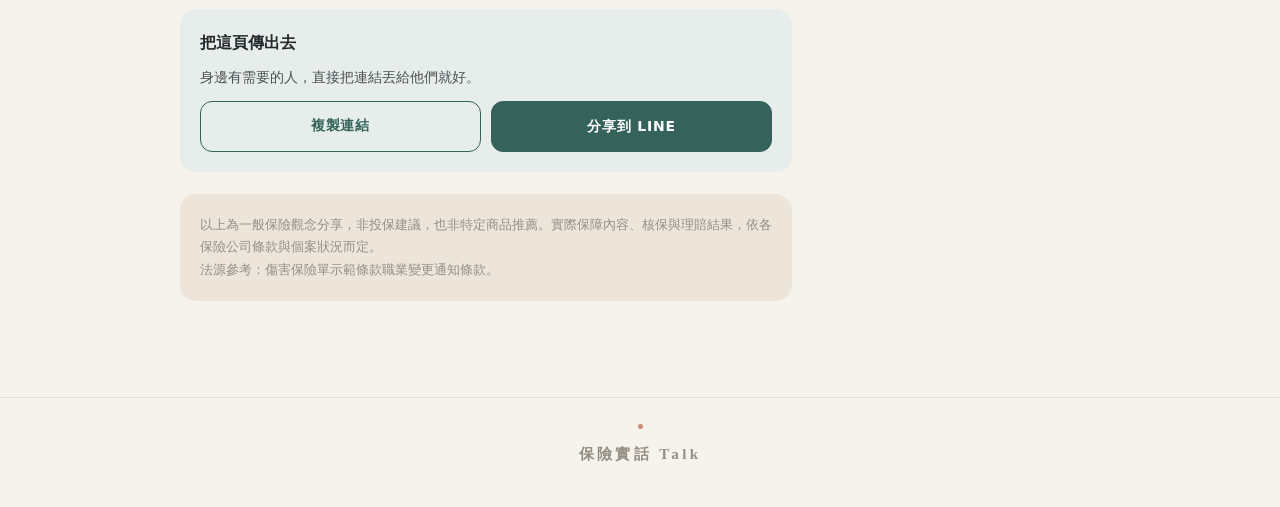
==== commit c60e2054: "Add files via upload" ====
--- a/job-change/index.html
+++ b/job-change/index.html
@@ -26,14 +26,20 @@
   <p class="lead">意外險的保費是按職業等級算的。換了工作卻沒通知保險公司，理賠時保險公司會依比例打折——不是不賠，是賠得比你以為的少很多。</p>
   <div class="rule"></div>
 
-  <div class="slides">
-    <img src="img/01.jpg" alt="換工作沒說，意外險理賠會打折 第 1 張" width="1080" height="1350">
-    <img src="img/02.jpg" alt="換工作沒說，意外險理賠會打折 第 2 張" width="1080" height="1350" loading="lazy">
-    <img src="img/03.jpg" alt="換工作沒說，意外險理賠會打折 第 3 張" width="1080" height="1350" loading="lazy">
-    <img src="img/04.jpg" alt="換工作沒說，意外險理賠會打折 第 4 張" width="1080" height="1350" loading="lazy">
-    <img src="img/05.jpg" alt="換工作沒說，意外險理賠會打折 第 5 張" width="1080" height="1350" loading="lazy">
-    <img src="img/06.jpg" alt="換工作沒說，意外險理賠會打折 第 6 張" width="1080" height="1350" loading="lazy">
+  <div class="deck">
+    <div class="track" id="track">
+      <img src="img/01.jpg" alt="換工作沒說，意外險理賠會打折 第 1 張" width="1080" height="1350">
+      <img src="img/02.jpg" alt="換工作沒說，意外險理賠會打折 第 2 張" width="1080" height="1350" loading="lazy">
+      <img src="img/03.jpg" alt="換工作沒說，意外險理賠會打折 第 3 張" width="1080" height="1350" loading="lazy">
+      <img src="img/04.jpg" alt="換工作沒說，意外險理賠會打折 第 4 張" width="1080" height="1350" loading="lazy">
+      <img src="img/05.jpg" alt="換工作沒說，意外險理賠會打折 第 5 張" width="1080" height="1350" loading="lazy">
+      <img src="img/06.jpg" alt="換工作沒說，意外險理賠會打折 第 6 張" width="1080" height="1350" loading="lazy">
+    </div>
+    <button class="nav prev" id="prev" aria-label="上一張">‹</button>
+    <button class="nav next" id="next" aria-label="下一張">›</button>
   </div>
+  <div class="deckbar"><span class="dots" id="dots"></span><span class="count" id="count"></span></div>
+  <p class="swipehint">← 左右滑動看下一張 →</p>
 
   <div class="box author">
     <p class="au-hi">您好！我是沚瑜</p>
--- a/style.css
+++ b/style.css
@@ -39,10 +39,43 @@
 .lead{margin-top:18px;font-size:15.5px;color:var(--body)}
 .rule{height:1px;background:var(--border);margin:24px 0 8px}
 
-/* slides */
-.slides{display:flex;flex-direction:column;gap:14px;margin-top:16px}
-.slides img{border-radius:16px;border:1px solid var(--border);
-  box-shadow:0 2px 14px rgba(53,42,30,.06);background:var(--soft)}
+/* carousel */
+.deck{position:relative;margin-top:16px}
+.track{display:flex;overflow-x:auto;scroll-snap-type:x mandatory;border-radius:16px;
+  border:1px solid var(--border);background:var(--soft);scrollbar-width:none;
+  -webkit-overflow-scrolling:touch;box-shadow:0 2px 14px rgba(53,42,30,.06)}
+.track::-webkit-scrollbar{display:none}
+.track img{flex:0 0 100%;width:100%;scroll-snap-align:center;display:block}
+.deck .nav{position:absolute;top:50%;transform:translateY(-50%);width:38px;height:38px;
+  border-radius:50%;border:1px solid var(--border);background:rgba(255,255,255,.94);
+  color:var(--ink);font-size:21px;line-height:1;cursor:pointer;display:none;
+  align-items:center;justify-content:center;padding:0 0 3px;font-family:var(--sans);
+  box-shadow:0 2px 10px rgba(53,42,30,.12);transition:.18s}
+.deck .nav:hover{background:#fff;border-color:var(--clay)}
+.deck .nav:disabled{opacity:.28;cursor:default}
+@media(min-width:720px){.deck .nav{display:flex}}
+.deck .prev{left:10px}
+.deck .next{right:10px}
+.deckbar{display:flex;align-items:center;justify-content:center;gap:13px;margin-top:13px}
+.dots{display:flex;gap:6px;align-items:center}
+.dt{width:6px;height:6px;border-radius:50%;background:#DCD1C1;transition:.22s;
+  border:none;padding:0;cursor:pointer}
+.dt.on{background:var(--clay);width:17px;border-radius:3px}
+.count{font-size:11.5px;color:var(--mute);letter-spacing:1.2px;font-weight:600}
+.swipehint{text-align:center;font-size:11.5px;color:var(--mute);margin-top:9px;letter-spacing:.8px}
+@media(min-width:720px){.swipehint{display:none}}
+
+/* category chips */
+.chips{display:flex;gap:8px;overflow-x:auto;scrollbar-width:none;
+  margin:0 -20px 18px;padding:2px 20px 4px}
+.chips::-webkit-scrollbar{display:none}
+.chip{flex:0 0 auto;padding:7px 15px;border-radius:999px;font-size:13px;font-weight:600;
+  border:1px solid var(--border);background:var(--card);color:var(--body);
+  cursor:pointer;font-family:inherit;transition:.18s;white-space:nowrap}
+.chip:hover{border-color:var(--clay)}
+.chip.on{background:var(--clay);border-color:var(--clay);color:#fff}
+.card.hide{display:none}
+.empty{text-align:center;color:var(--mute);font-size:13.5px;padding:26px 0}
 
 /* boxes */
 .box{margin-top:22px;background:var(--card);border:1px solid var(--border);
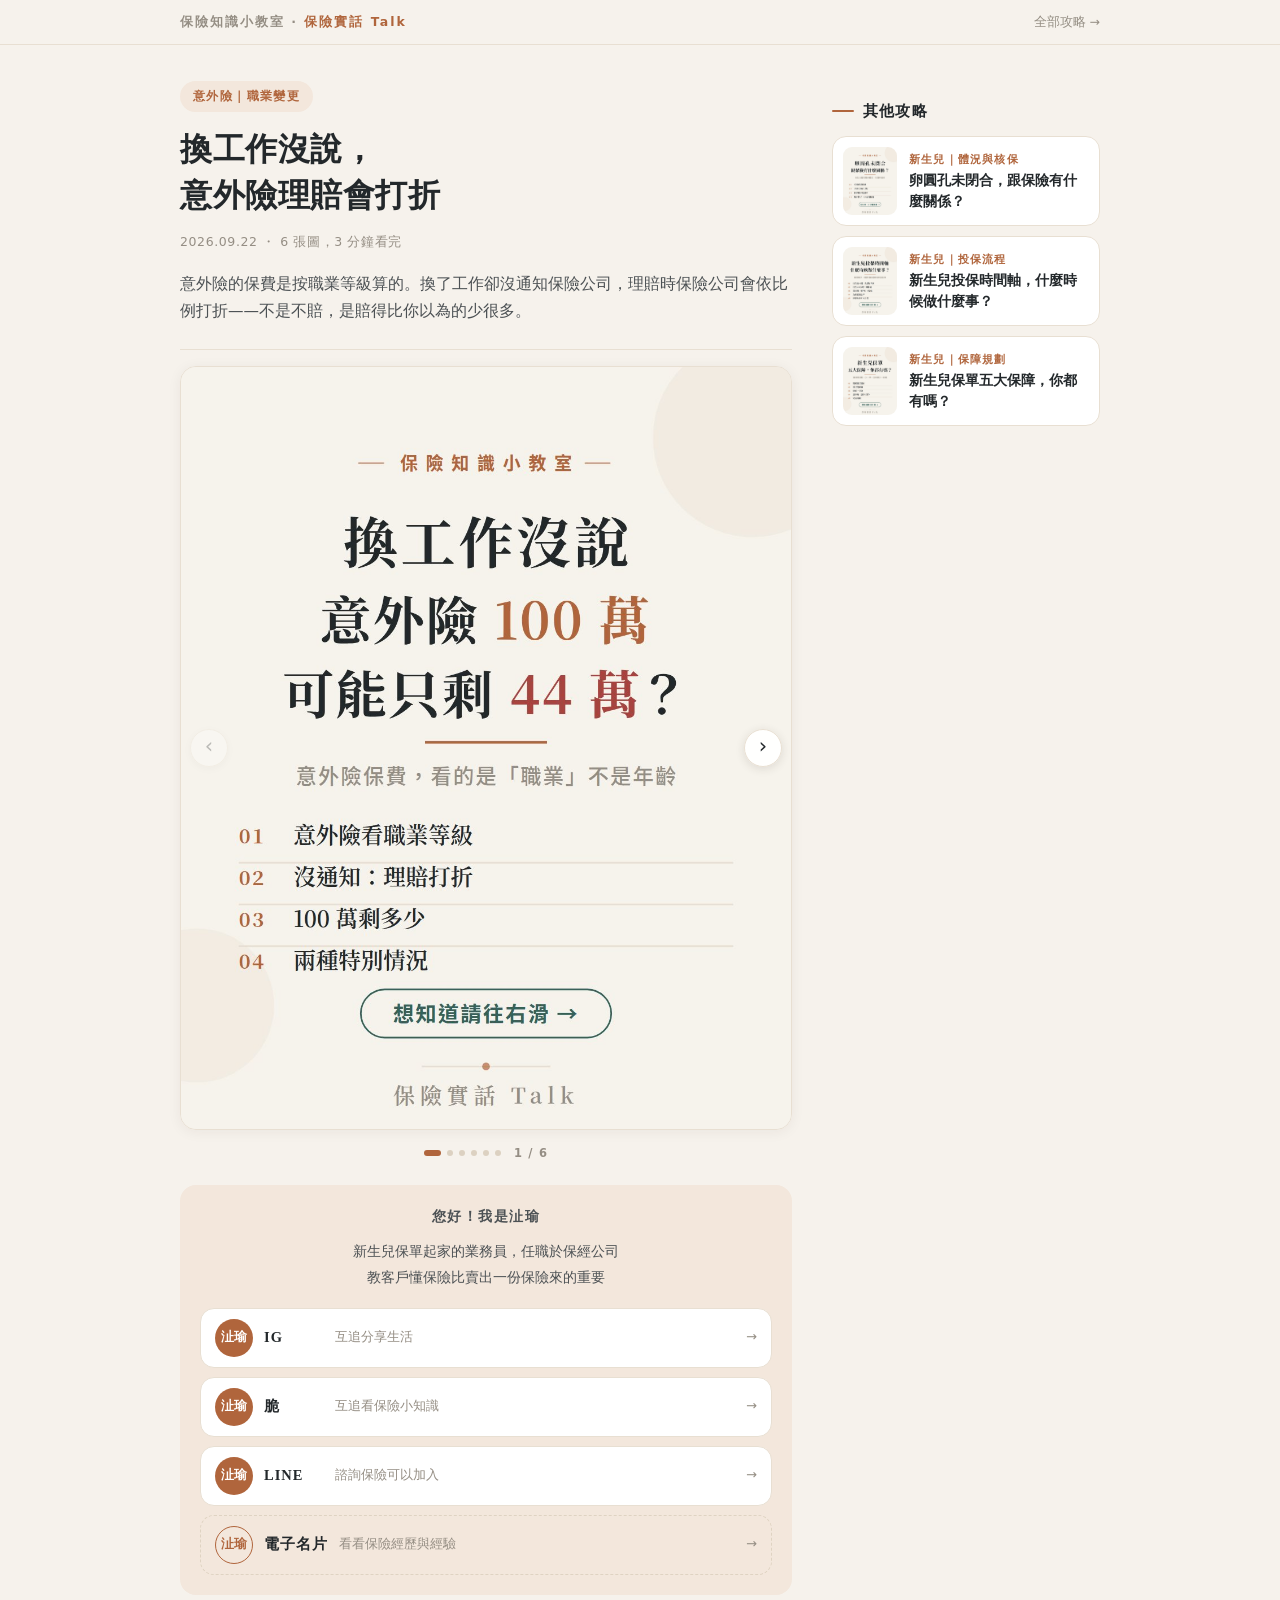
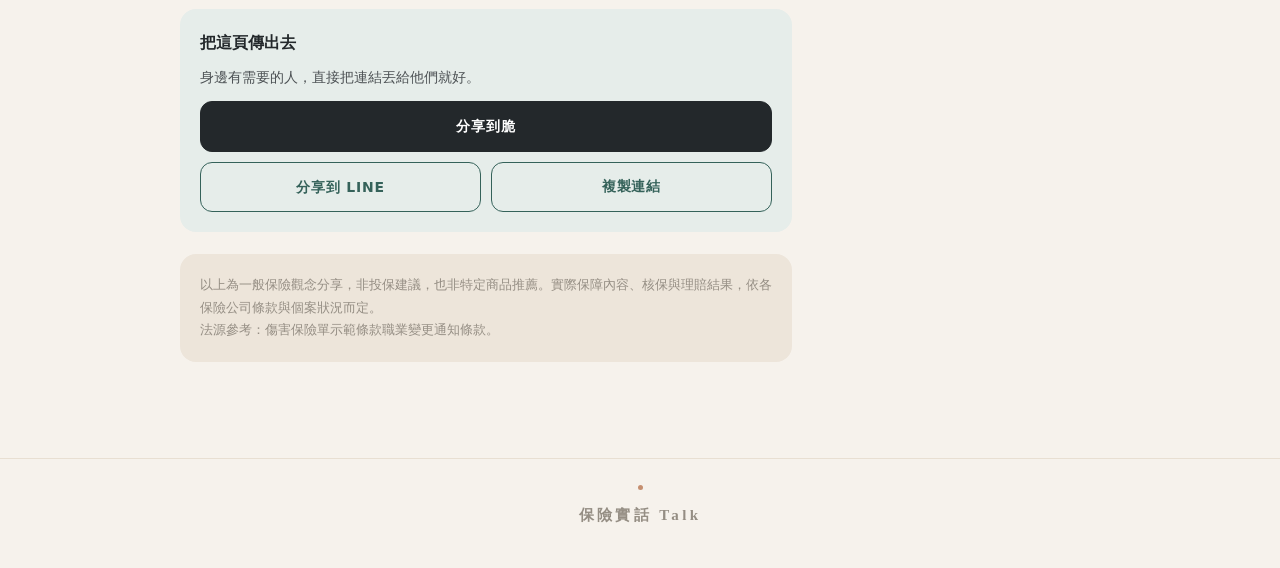
==== commit 853764f9: "Add files via upload" ====
--- a/job-change/index.html
+++ b/job-change/index.html
@@ -39,7 +39,7 @@
     <button class="nav next" id="next" aria-label="下一張">›</button>
   </div>
   <div class="deckbar"><span class="dots" id="dots"></span><span class="count" id="count"></span></div>
-  <p class="swipehint">← 左右滑動看下一張 →</p>
+  <p class="swipehint">← 左右滑動　·　點圖可放大 →</p>
 
   <div class="box author">
     <p class="au-hi">您好！我是沚瑜</p>
@@ -59,8 +59,9 @@
     <h3>把這頁傳出去</h3>
     <p>身邊有需要的人，直接把連結丟給他們就好。</p>
     <div class="btns">
+      <a class="btn dark wide" id="threads" target="_blank" rel="noopener">分享到脆</a>
+      <a class="btn" id="line" target="_blank" rel="noopener">分享到 LINE</a>
       <button class="btn" id="copy">複製連結</button>
-      <a class="btn fill" id="line" target="_blank" rel="noopener">分享到 LINE</a>
     </div>
   </div>
 
--- a/style.css
+++ b/style.css
@@ -91,6 +91,9 @@
   color:var(--green);background:transparent;font-family:inherit;transition:.18s}
 .btn:active{transform:scale(.98)}
 .btn.fill{background:var(--green);color:#fff;border-color:var(--green)}
+.btn.dark{background:var(--ink);color:#fff;border-color:var(--ink)}
+.btn.dark:hover{background:#000}
+.btn.wide{flex:1 1 100%}
 
 /* side list */
 .side h2{font-family:var(--serif);font-size:15px;color:var(--ink);font-weight:700;
@@ -159,3 +162,26 @@
 .au-link.soft{background:transparent;border-style:dashed;border-color:#DFD3C2}
 .au-link.soft:hover{background:var(--card);border-style:solid}
 .au-link .av.ghost{background:transparent;color:var(--clay);border:1.5px solid var(--clay)}
+
+/* lightbox */
+.track img{cursor:zoom-in}
+.lb{position:fixed;inset:0;background:rgba(22,19,16,.95);z-index:100;display:none}
+.lb.on{display:block}
+.lb-track{position:absolute;inset:0;display:flex;align-items:center;
+  overflow-x:auto;scroll-snap-type:x mandatory;scrollbar-width:none;-webkit-overflow-scrolling:touch}
+.lb-track::-webkit-scrollbar{display:none}
+.lb-track img{flex:0 0 100%;width:100%;max-height:86vh;object-fit:contain;
+  scroll-snap-align:center;cursor:zoom-out}
+.lb-close{position:absolute;top:14px;right:14px;width:40px;height:40px;border-radius:50%;
+  background:rgba(255,255,255,.16);color:#fff;border:none;font-size:20px;line-height:1;
+  cursor:pointer;z-index:2;font-family:var(--sans)}
+.lb-close:hover{background:rgba(255,255,255,.28)}
+.lb-count{position:absolute;bottom:20px;left:0;right:0;text-align:center;z-index:2;
+  color:rgba(255,255,255,.82);font-size:12.5px;letter-spacing:1.6px;font-weight:600}
+.lb-nav{position:absolute;top:50%;transform:translateY(-50%);width:42px;height:42px;z-index:2;
+  border-radius:50%;background:rgba(255,255,255,.16);color:#fff;border:none;font-size:22px;
+  line-height:1;cursor:pointer;display:none;padding:0 0 3px}
+@media(min-width:720px){.lb-nav{display:block}}
+.lb-prev{left:14px}.lb-next{right:14px}
+.lb-nav:disabled{opacity:.25;cursor:default}
+body.noscroll{overflow:hidden}
